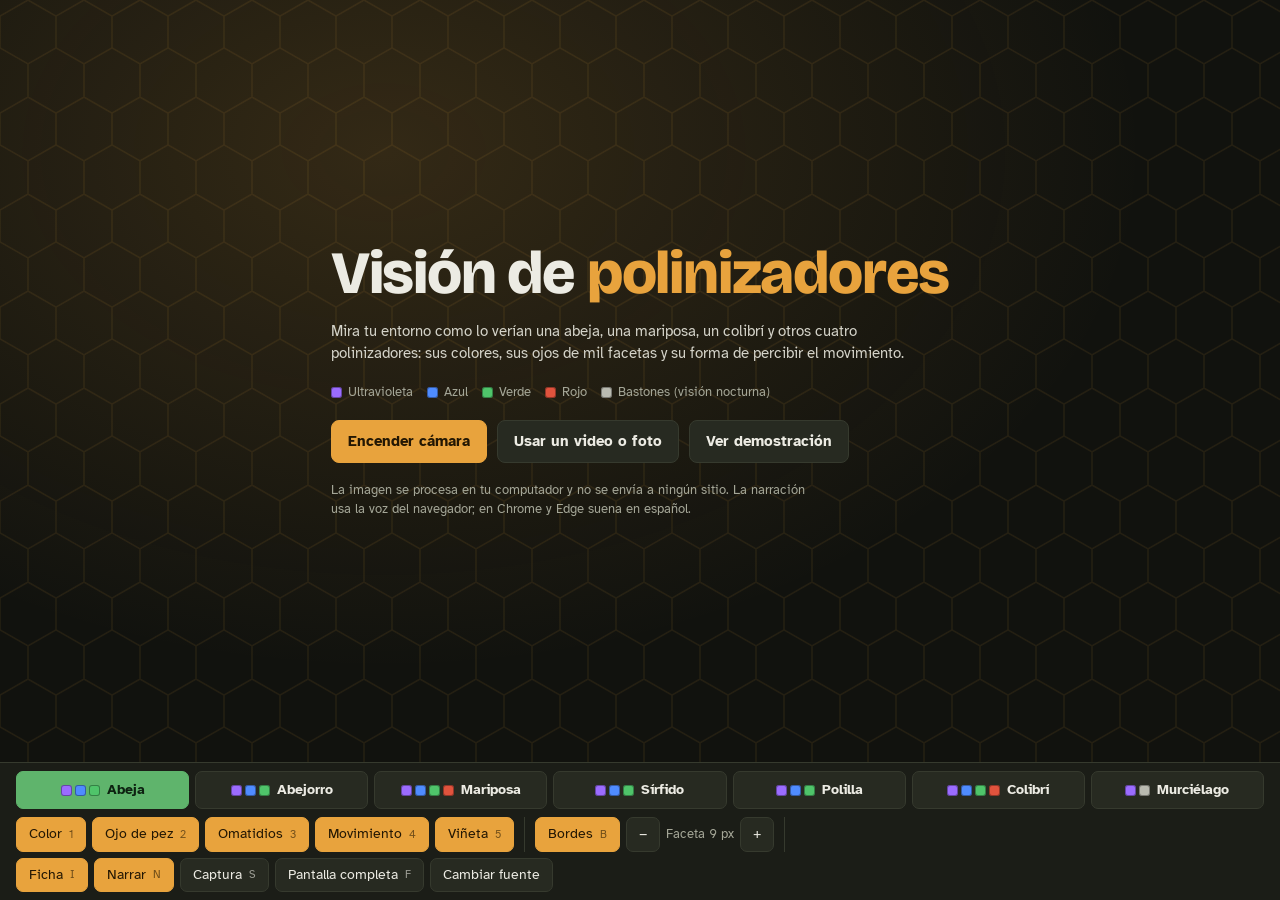
==== web/index.html @ e3474a49 "Visión de polinizadores: versión Python y versión web Co-Authored-By: Claude Opus 5.5 <noreply@anthr" ====
<!doctype html>
<html lang="es">
<head>
<meta charset="utf-8">
<meta name="viewport" content="width=device-width, initial-scale=1, viewport-fit=cover">
<title>Visión de Polinizadores</title>
<link rel="preconnect" href="https://fonts.googleapis.com">
<link rel="preconnect" href="https://fonts.gstatic.com" crossorigin>
<link rel="stylesheet" href="https://fonts.googleapis.com/css2?family=Bricolage+Grotesque:opsz,wght@12..96,600;12..96,800&family=Atkinson+Hyperlegible:wght@400;700&display=swap">
<style>
  /* Tema único oscuro a propósito: es un visor de video, como una sala oscura. */
  :root {
    color-scheme: dark;
    --bg: #11120e;
    --panel: #1b1d17;
    --raise: #272a21;
    --raise-hover: #32362a;
    --line: #363a2e;
    --text: #ecebe3;
    --muted: #a4a697;
    --amber: #e8a33d;      /* filtro activo */
    --amber-ink: #231703;
    --leaf: #5fb46c;       /* animal elegido */
    --leaf-ink: #0d2111;
    --focus: #f6d488;
    --uv: #9b6cff;
    --blue: #4f8cff;
    --green: #4fc46a;
    --red: #e0533d;
    --rod: #b9bab0;
    --display: "Bricolage Grotesque", "Segoe UI", system-ui, sans-serif;
    --body: "Atkinson Hyperlegible", "Segoe UI", system-ui, sans-serif;
  }
  * { box-sizing: border-box; }
  html, body { height: 100%; margin: 0; }
  body {
    background: var(--bg);
    color: var(--text);
    font: 15px/1.45 var(--body);
    display: flex;
    flex-direction: column;
    padding-top: env(safe-area-inset-top, 0px);
    padding-bottom: env(safe-area-inset-bottom, 0px);
    overflow: hidden;
  }
  [hidden] { display: none !important; }
  button { font: inherit; color: inherit; }
  :focus-visible { outline: 2px solid var(--focus); outline-offset: 2px; }

  /* ------------------------------------------------------------ escenario */
  .stage { position: relative; flex: 1; min-height: 55%; background: #000; overflow: hidden; }
  .pane {
    position: absolute;
    overflow: hidden;
    background: #000;
    transition: left .55s cubic-bezier(.2,.75,.2,1), top .55s cubic-bezier(.2,.75,.2,1),
                width .55s cubic-bezier(.2,.75,.2,1), height .55s cubic-bezier(.2,.75,.2,1),
                border-width .55s, border-radius .55s;
  }
  .pane-human  { left: 0;   top: 0; width: 50%; height: 100%; z-index: 2; border: 0 solid var(--text); }
  .pane-animal { left: 50%; top: 0; width: 50%; height: 100%; z-index: 1; }
  .stage.portrait .pane-human  { width: 100%; height: 50%; }
  .stage.portrait .pane-animal { left: 0; top: 50%; width: 100%; height: 50%; }

  /* Modo narración: el animal ocupa todo y la imagen real queda en un recuadro */
  .stage { --inset-w: clamp(150px, 22%, 340px); }
  .stage.portrait { --inset-w: clamp(120px, 38%, 260px); }
  .stage.big .pane-animal { left: 0; top: 0; width: 100%; height: 100%; }
  .stage.big .pane-human {
    left: calc(100% - 16px - var(--inset-w));
    top: 16px;
    width: var(--inset-w);
    height: calc(var(--inset-w) * .75);
    border-width: 3px;
    border-radius: 8px;
    box-shadow: 0 10px 30px rgba(0,0,0,.55);
  }

  .pane video, .pane img, .pane canvas {
    position: absolute; inset: 0; width: 100%; height: 100%; object-fit: cover; display: block;
  }
  .mirror { transform: scaleX(-1); }

  .tag, .hud, .ficha { position: absolute; text-shadow: 0 1px 3px rgba(0,0,0,.9); pointer-events: none; }
  .tag { left: 14px; top: 10px; font: 800 22px/1.2 var(--display); }
  .stage.big .tag { left: 8px; top: 4px; font-size: 15px; }
  .hud { left: 14px; top: 10px; right: 14px; display: grid; gap: 2px; }
  .hud .name { font: 800 clamp(22px, 3.2vw, 34px)/1.1 var(--display); letter-spacing: -.01em; }
  .hud .eye { display: flex; align-items: center; gap: 8px; font-size: 13px; color: #dcdbd2; }
  .hud .stats { font-size: 12px; color: #c9c9bf; font-variant-numeric: tabular-nums; }
  .hud .narr { font-size: 13px; font-weight: 700; color: #ffd98a; display: flex; align-items: center; gap: 6px; }
  .hud .narr::before {
    content: ""; width: 8px; height: 8px; border-radius: 50%; background: #ffd98a;
    animation: pulse 1s ease-in-out infinite;
  }
  @keyframes pulse { 50% { opacity: .25; } }
  .ficha {
    left: 0; right: 0; bottom: 0;
    padding: 28px 16px 12px;
    background: linear-gradient(transparent, rgba(0,0,0,.72) 40%);
    font-size: 14px;
  }
  .ficha p { margin: 0; max-width: 70ch; }

  .chips { display: inline-flex; gap: 3px; }
  .chip { width: 11px; height: 11px; border-radius: 3px; box-shadow: inset 0 0 0 1px rgba(0,0,0,.35); }
  .chip.uv { background: var(--uv); } .chip.b { background: var(--blue); }
  .chip.g { background: var(--green); } .chip.r { background: var(--red); } .chip.rod { background: var(--rod); }

  .toast {
    position: absolute; left: 50%; bottom: 18px; transform: translateX(-50%);
    background: var(--panel); border: 1px solid var(--line); border-radius: 8px;
    padding: 8px 14px; font-size: 14px; z-index: 5; box-shadow: 0 6px 20px rgba(0,0,0,.5);
  }

  /* ------------------------------------------------------------ portada */
  .intro {
    position: absolute; inset: 0; z-index: 10;
    display: grid; place-items: center;
    padding: 24px 16px;
    overflow-y: auto;
    background:
      radial-gradient(ellipse at 30% 20%, rgba(232,163,61,.16), transparent 60%),
      url("data:image/svg+xml,%3Csvg xmlns='http://www.w3.org/2000/svg' width='56' height='97' viewBox='0 0 56 97'%3E%3Cpath d='M28 0l28 16v32L28 64 0 48V16zM28 64v33' fill='none' stroke='%23e8a33d' stroke-opacity='.09' stroke-width='1.5'/%3E%3C/svg%3E"),
      var(--bg);
  }
  .intro-card { max-width: 620px; display: grid; gap: 18px; }
  .intro h1 {
    margin: 0; font: 800 clamp(34px, 6vw, 60px)/1 var(--display); letter-spacing: -.02em; text-wrap: balance;
  }
  .intro h1 span { color: var(--amber); }
  .intro p { margin: 0; color: #d4d3c9; max-width: 60ch; }
  .intro .actions { display: flex; flex-wrap: wrap; gap: 10px; }
  .intro .note { font-size: 13px; color: var(--muted); }
  .spectrum { display: flex; gap: 14px; flex-wrap: wrap; font-size: 13px; color: var(--muted); }
  .spectrum span { display: inline-flex; align-items: center; gap: 6px; }
  .error {
    border: 1px solid #7a3a33; background: #2a1512; color: #ffd0c8;
    padding: 10px 12px; border-radius: 8px; font-size: 14px;
  }

  .btn {
    border: 1px solid var(--line); background: var(--raise); border-radius: 8px;
    padding: 10px 16px; cursor: pointer; font-weight: 700;
  }
  .btn:hover { background: var(--raise-hover); }
  .btn.primary { background: var(--amber); color: var(--amber-ink); border-color: var(--amber); }
  .btn.primary:hover { background: #f1b457; }

  /* ------------------------------------------------------------ barra de controles */
  .bar {
    background: var(--panel); border-top: 1px solid var(--line);
    padding-block: 8px; padding-inline: 16px;
    display: grid; gap: 8px;
    max-height: 45%; overflow-y: auto;
  }
  .row { display: flex; flex-wrap: wrap; gap: 6px; }
  .row .group { display: flex; flex-wrap: wrap; gap: 6px; padding-right: 10px; margin-right: 4px; border-right: 1px solid var(--line); }
  .row .group:last-child { border-right: 0; padding-right: 0; margin-right: 0; }
  .ctl {
    border: 1px solid var(--line); background: var(--raise); border-radius: 7px;
    padding: 6px 12px; cursor: pointer; font-size: 14px; white-space: nowrap;
    display: inline-flex; align-items: center; gap: 7px;
  }
  .ctl:hover { background: var(--raise-hover); }
  .ctl[aria-pressed="true"] { background: var(--amber); color: var(--amber-ink); border-color: var(--amber); }
  .animal { flex: 1 1 110px; justify-content: center; font-weight: 700; padding-block: 8px; }
  .animal[aria-pressed="true"] { background: var(--leaf); color: var(--leaf-ink); border-color: var(--leaf); }
  .readout { font-size: 13px; color: var(--muted); align-self: center; font-variant-numeric: tabular-nums; min-width: 7ch; text-align: center; }
  .key { font-size: 11px; opacity: .6; font-weight: 400; }

  @media (max-width: 700px) {
    .row .group { border-right: 0; padding-right: 0; margin-right: 0; }
    .key { display: none; }
    .ctl { padding: 6px 9px; font-size: 13px; }
  }
  @media (prefers-reduced-motion: reduce) {
    .pane { transition: none; }
    .hud .narr::before { animation: none; }
  }
</style>
</head>
<body>

<main class="stage" id="stage">
  <section class="pane pane-human" id="paneHuman" aria-label="Imagen real">
    <video id="humanVideo" autoplay muted playsinline></video>
    <img id="humanImg" alt="Imagen elegida" hidden>
    <div class="tag">Humano</div>
  </section>

  <section class="pane pane-animal" id="paneAnimal" aria-label="Simulación de la visión del animal">
    <canvas id="gl"></canvas>
    <div class="hud">
      <div class="name" id="hudName">Abeja</div>
      <div class="eye"><span id="hudEye">Ojo compuesto</span><span class="chips" id="hudChips"></span></div>
      <div class="stats" id="hudStats"></div>
      <div class="narr" id="hudNarr" hidden>Narrando…</div>
    </div>
    <div class="ficha" id="ficha"><p id="ficha1"></p><p id="ficha2"></p></div>
  </section>

  <div class="toast" id="toast" role="status" hidden></div>

  <div class="intro" id="intro">
    <div class="intro-card">
      <h1>Visión de <span>polinizadores</span></h1>
      <p>Mira tu entorno como lo verían una abeja, una mariposa, un colibrí y otros cuatro polinizadores:
        sus colores, sus ojos de mil facetas y su forma de percibir el movimiento.</p>
      <div class="spectrum" aria-label="Tipos de fotorreceptores">
        <span><i class="chip uv"></i>Ultravioleta</span>
        <span><i class="chip b"></i>Azul</span>
        <span><i class="chip g"></i>Verde</span>
        <span><i class="chip r"></i>Rojo</span>
        <span><i class="chip rod"></i>Bastones (visión nocturna)</span>
      </div>
      <div class="actions">
        <button class="btn primary" id="btnCamera">Encender cámara</button>
        <button class="btn" id="btnFile">Usar un video o foto</button>
        <button class="btn" id="btnDemo">Ver demostración</button>
        <button class="btn" id="btnBack" hidden>Volver</button>
      </div>
      <div class="error" id="introError" role="alert" hidden></div>
      <p class="note">La imagen se procesa en tu computador y no se envía a ningún sitio.
        La narración usa la voz del navegador; en Chrome y Edge suena en español.</p>
      <input type="file" id="fileInput" accept="video/*,image/*" hidden>
    </div>
  </div>
</main>

<nav class="bar" aria-label="Controles">
  <div class="row" id="rowAnimals" role="group" aria-label="Animal"></div>
  <div class="row">
    <div class="group" role="group" aria-label="Filtros" id="groupFilters"></div>
    <div class="group" role="group" aria-label="Facetas">
      <button class="ctl" id="btnBorders" aria-pressed="true">Bordes <span class="key">B</span></button>
      <button class="ctl" id="btnLess" aria-label="Facetas más pequeñas">−</button>
      <span class="readout" id="facetReadout">9 px</span>
      <button class="ctl" id="btnMore" aria-label="Facetas más grandes">+</button>
    </div>
    <div class="group" role="group" aria-label="Opciones">
      <button class="ctl" id="btnInfo" aria-pressed="true">Ficha <span class="key">I</span></button>
      <button class="ctl" id="btnVoice" aria-pressed="true">Narrar <span class="key">N</span></button>
      <button class="ctl" id="btnShot">Captura <span class="key">S</span></button>
      <button class="ctl" id="btnFull">Pantalla completa <span class="key">F</span></button>
      <button class="ctl" id="btnSource">Cambiar fuente</button>
    </div>
  </div>
</nav>

<script>
"use strict";

/* ================================================================ perfiles
   La cámara solo capta rojo, verde y azul. El UV se estima: las zonas azuladas,
   blancas y el cielo reflejan mucho UV; las rojas y oscuras, poco.
   Vectores en orden (r, g, b). Cada matriz = filas de salida [R, G, B]. */
const R = [1, 0, 0], G = [0, 1, 0], B = [0, 0, 1], UV = [-0.255, 0.09, 1.315];
const lin = (...terms) => terms.reduce((acc, [k, v]) => acc.map((x, i) => x + k * v[i]), [0, 0, 0]);
const GRAY = lin([0.4, UV], [0.3, B], [0.3, G]);

const ANIMALS = [
  {
    name: "Abeja", eye: "Ojo compuesto", receptors: ["uv", "b", "g"],
    info: ["Ve UV, azul y verde; el rojo le parece negro.",
           "~5.500 omatidios por ojo · ~200 imágenes por segundo."],
    narration: "Abeja melífera. Sus ojos compuestos tienen unas cinco mil quinientas facetas, llamadas omatidios, y cada una capta un solo punto de color, por eso ve el mundo como un mosaico. Ve el ultravioleta, el azul y el verde, pero no el rojo: para ella, el rojo es casi negro. Muchas flores tienen dibujos ultravioleta, invisibles para nosotros, que le señalan dónde está el néctar. Además percibe unas doscientas imágenes por segundo, así que nota el movimiento mucho más rápido que nosotros.",
    matrix: [lin([0.9, G], [0.1, R]), lin([1.1, B]), UV],
    compound: true, hex: 9, fisheye: 0.45, blur: 2.5, decay: 0.85, thresh: 18, night: 1, motion: true,
  },
  {
    name: "Abejorro", eye: "Ojo compuesto", receptors: ["uv", "b", "g"],
    info: ["Ve UV, azul y verde, como la abeja; ojos más grandes.",
           "Algo más nítido y activo con menos luz (días nublados)."],
    narration: "Abejorro. Ve los colores como la abeja: ultravioleta, azul y verde, sin el rojo. Sus ojos son más grandes y tienen más facetas, así que ve con algo más de detalle. Es de los pocos polinizadores que salen con frío, niebla o cielo nublado, y su vista funciona bien con poca luz. Puede aprender a reconocer las flores por su forma y por patrones que nosotros no vemos.",
    matrix: [lin([0.95, G], [0.1, R]), lin([1.05, B], [0.05, G]), lin([0.9, UV], [0.1, B])],
    compound: true, hex: 7, fisheye: 0.4, blur: 2.0, decay: 0.83, thresh: 18, night: 1.3, motion: true,
  },
  {
    name: "Mariposa", eye: "Ojo compuesto", receptors: ["uv", "b", "g", "r"],
    info: ["Hasta 6 tipos de fotorreceptores: ve UV y también el rojo.",
           "~12.000 omatidios · colores muy saturados, flores con “guías” UV."],
    narration: "Mariposa. Tiene alrededor de doce mil omatidios en cada ojo. Algunas especies, como la mariposa cola de golondrina, tienen seis tipos de fotorreceptores, el doble que nosotros: ven el ultravioleta y también el rojo. Por eso su mundo tiene colores muy intensos, y distingue matices que para nosotros son idénticos. Muchas mariposas tienen dibujos ultravioleta en las alas, que usan para reconocer a su pareja.",
    matrix: [lin([1.25, R], [-0.2, G]), lin([1.15, G], [-0.1, R], [0.05, B]), lin([0.5, B], [0.55, UV])],
    compound: true, hex: 6, fisheye: 0.5, blur: 1.8, decay: 0.8, thresh: 20, night: 1, motion: true,
  },
  {
    name: "Sírfido", eye: "Ojo compuesto", receptors: ["uv", "b", "g"],
    info: ["Mosca de las flores: ve UV, azul y verde.",
           "Visión de movimiento ultrarrápida (~300 imágenes por segundo)."],
    narration: "Sírfido, la mosca de las flores. Imita a las abejas con sus rayas amarillas y negras, pero es una mosca. Ve ultravioleta, azul y verde, y sus enormes ojos cubren casi todo lo que la rodea. Su visión del movimiento es de las más rápidas del reino animal: capta unas trescientas imágenes por segundo. Eso le permite quedarse suspendida en el aire y perseguir a otros insectos con gran precisión.",
    matrix: [lin([0.85, G], [0.15, R]), lin([1.05, B], [0.05, G]), UV],
    compound: true, hex: 7, fisheye: 0.55, blur: 2.2, decay: 0.92, thresh: 10, night: 1, motion: true,
  },
  {
    name: "Polilla", eye: "Ojo compuesto de superposición", receptors: ["uv", "b", "g"],
    info: ["Polilla esfinge: ve en color de noche (UV, azul y verde).",
           "Ojos de superposición: capta mucha luz pero ve borroso."],
    narration: "Polilla esfinge. Vuela de noche y, a diferencia de nosotros, ve en color incluso a la luz de las estrellas. Sus ojos de superposición reúnen la luz de muchas facetas en cada punto de la imagen: así ve muy brillante, pero borroso y con grano. Ve ultravioleta, azul y verde, y busca sobre todo flores blancas o pálidas, que destacan en la oscuridad.",
    matrix: [lin([0.9, G], [0.1, R]), lin([1.1, B]), UV],
    compound: true, hex: 12, fisheye: 0.45, blur: 4.5, decay: 0.9, thresh: 14, night: 2.4, motion: true,
  },
  {
    name: "Colibrí", eye: "Ojo tipo cámara", receptors: ["uv", "b", "g", "r"],
    info: ["Ojo tipo cámara, muy nítido. Ve rojo, verde, azul y UV:",
           "distingue colores “UV+verde” que nosotros no podemos ver."],
    narration: "Colibrí. Sus ojos son de tipo cámara, como los nuestros, sin facetas, y muy nítidos. Pero tiene cuatro tipos de conos: rojo, verde, azul y ultravioleta. Gracias a eso percibe colores que para nosotros no existen, como el ultravioleta mezclado con verde o con rojo. Le atraen especialmente las flores rojas y tubulares, y su vista le ayuda a calcular distancias mientras flota frente a ellas.",
    matrix: [lin([1, R], [0.25, UV]), lin([1, G], [0.1, UV]), lin([1, B], [0.35, UV])],
    compound: false, hex: 9, fisheye: 0.15, blur: 0, decay: 0.6, thresh: 25, night: 1, motion: false,
  },
  {
    name: "Murciélago", eye: "Ojo tipo cámara, nocturno", receptors: ["uv", "rod"],
    info: ["Murciélago nectarívoro: visión nocturna casi en blanco y negro,",
           "sensible al UV. Se guía sobre todo por ecolocalización y olfato."],
    narration: "Murciélago nectarívoro. Es un polinizador nocturno muy importante, por ejemplo del agave. Su vista está adaptada a la oscuridad: ve casi en blanco y negro y con poca nitidez, pero es sensible al ultravioleta, lo que le ayuda a encontrar flores que lo reflejan. Para orientarse usa sobre todo la ecolocalización y su excelente olfato.",
    matrix: [lin([0.8, GRAY]), GRAY, lin([1.1, GRAY])],
    compound: false, hex: 9, fisheye: 0.1, blur: 3.0, decay: 0.7, thresh: 22, night: 2.8, motion: false,
  },
];

const FILTERS = [
  { label: "Color", key: "1" },
  { label: "Ojo de pez", key: "2" },
  { label: "Omatidios", key: "3" },
  { label: "Movimiento", key: "4" },
  { label: "Viñeta", key: "5" },
];

/* ================================================================ estado */
const state = {
  animal: 0,
  flags: [true, true, true, true, true],
  borders: true,
  info: true,
  voice: "speechSynthesis" in window,
  hex: 9,
};

const $ = (id) => document.getElementById(id);
const stage = $("stage"), glCanvas = $("gl");
const humanVideo = $("humanVideo"), humanImg = $("humanImg");

/* ================================================================ WebGL */
const gl = glCanvas.getContext("webgl2", { antialias: false, alpha: false });

const VERT = `#version 300 es
void main() {
  vec2 p = vec2[3](vec2(-1., -1.), vec2(3., -1.), vec2(-1., 3.))[gl_VertexID];
  gl_Position = vec4(p, 0., 1.);
}`;

// Paso 1: estelas de movimiento. R = estela acumulada, G = luminancia del cuadro anterior.
const TRAIL_FRAG = `#version 300 es
precision highp float;
uniform sampler2D uVideo, uPrev;
uniform vec2 uSize;
uniform float uDecay, uThresh, uInit;
out vec4 o;
float lum(vec3 c) { return dot(c, vec3(.299, .587, .114)); }
void main() {
  vec2 uv = gl_FragCoord.xy / uSize, px = 1. / uSize;
  float cur = lum(textureLod(uVideo, uv, 2.).rgb);
  float m = 0.;
  for (int y = -1; y <= 1; y++) for (int x = -1; x <= 1; x++) {
    vec2 q = uv + vec2(x, y) * px;
    float a = lum(textureLod(uVideo, q, 2.).rgb);
    float b = texture(uPrev, q).g;
    m = max(m, step(uThresh, abs(a - b)));
  }
  float t = max(texture(uPrev, uv).r * uDecay, m * uInit);
  o = vec4(t, cur, 0., 1.);
}`;

// Paso 2: la visión del animal.
const MAIN_FRAG = `#version 300 es
precision highp float;
uniform sampler2D uVideo, uTrail;
uniform vec2 uRes;
uniform float uVideoAspect, uMirror;
uniform float uColor, uFish, uHex, uMotion, uVig, uBorders;
uniform float uFishK, uFacet, uLod, uNight, uTime;
uniform vec3 uM0, uM1, uM2;
out vec4 o;

float hash(vec2 p) { return fract(sin(dot(mod(p, 1024.), vec2(12.9898, 78.233))) * 43758.5453); }

// Coordenadas del panel (0..1, y hacia abajo) -> coordenadas del video, recortando
// como "object-fit: cover" para que coincida con la imagen real.
vec2 paneToVideo(vec2 uv) {
  float pa = uRes.x / uRes.y;
  vec2 v = uv;
  if (pa > uVideoAspect) v.y = .5 + (uv.y - .5) * (uVideoAspect / pa);
  else                   v.x = .5 + (uv.x - .5) * (pa / uVideoAspect);
  if (uMirror > .5) v.x = 1. - v.x;
  return v;
}

vec3 sampleBlur(vec2 v) {
  vec3 c = textureLod(uVideo, v, uLod).rgb;
  if (uLod > .5) {
    vec2 t = exp2(uLod) * .75 / vec2(textureSize(uVideo, 0));
    c = (c * 2. + textureLod(uVideo, v + vec2(t.x, 0.), uLod).rgb + textureLod(uVideo, v - vec2(t.x, 0.), uLod).rgb
                + textureLod(uVideo, v + vec2(0., t.y), uLod).rgb + textureLod(uVideo, v - vec2(0., t.y), uLod).rgb) / 6.;
  }
  return c;
}

void main() {
  vec2 p = vec2(gl_FragCoord.x, uRes.y - gl_FragCoord.y);  // píxel, y hacia abajo
  vec2 sp = p;
  float d = 0.;

  if (uHex > .5) {
    // Cuadrícula hexagonal (coordenadas cúbicas): cada omatidio toma un solo color.
    float s = uFacet;
    vec3 cube = vec3((sqrt(3.) / 3. * p.x - p.y / 3.) / s, (2. / 3. * p.y) / s, 0.);
    cube.z = -cube.x - cube.y;
    vec3 rc = round(cube), df = abs(rc - cube);
    if (df.x > df.y && df.x > df.z) rc.x = -rc.y - rc.z;
    else if (df.y > df.z)           rc.y = -rc.x - rc.z;
    else                            rc.z = -rc.x - rc.y;
    vec3 dd = abs(cube - rc);
    d = max(dd.x, max(dd.y, dd.z)) * 2.;
    sp = clamp(s * vec2(sqrt(3.) * (rc.x + rc.y * .5), 1.5 * rc.y), vec2(0.), uRes - 1.);
  }

  vec2 uv = sp / uRes;
  if (uFish > .5) {
    // Ojo de pez: el centro se amplía, los bordes se comprimen.
    vec2 n = uv * 2. - 1.;
    float r = min(length(n), 1.5);
    uv = n * ((1. - uFishK) + uFishK * r * r) * .5 + .5;
  }
  if (any(lessThan(uv, vec2(0.))) || any(greaterThan(uv, vec2(1.)))) { o = vec4(0., 0., 0., 1.); return; }
  vec2 v = paneToVideo(uv);
  vec3 c = sampleBlur(v);

  if (uColor > .5) {
    c = clamp(vec3(dot(uM0, c), dot(uM1, c), dot(uM2, c)), 0., 1.);
    if (uNight > 1.) {
      c = min(pow(c, vec3(1. / uNight)) * 1.05, 1.);
      c += (hash(sp + uTime * 61.7) - .5) * .0543 * uNight;
    }
  }
  if (uMotion > .5) c = mix(c, vec3(1., .902, .157), .6 * texture(uTrail, v).r);
  if (uHex > .5) {
    float shade = clamp(1.08 - .25 * d * d, 0., 2.);
    if (uBorders > .5 && d > 1. - 1.6 / uFacet) shade *= .25;
    c *= shade;
  }
  if (uVig > .5) {
    vec2 n = p / uRes * 2. - 1.;
    c *= clamp(1.25 - .65 * dot(n, n), 0., 1.);
  }
  o = vec4(clamp(c, 0., 1.), 1.);
}`;

function makeProgram(fragSrc) {
  const prog = gl.createProgram();
  for (const [type, src] of [[gl.VERTEX_SHADER, VERT], [gl.FRAGMENT_SHADER, fragSrc]]) {
    const sh = gl.createShader(type);
    gl.shaderSource(sh, src);
    gl.compileShader(sh);
    if (!gl.getShaderParameter(sh, gl.COMPILE_STATUS)) throw new Error(gl.getShaderInfoLog(sh));
    gl.attachShader(prog, sh);
  }
  gl.linkProgram(prog);
  if (!gl.getProgramParameter(prog, gl.LINK_STATUS)) throw new Error(gl.getProgramInfoLog(prog));
  const locs = {};
  prog.u = (name) => (name in locs ? locs[name] : (locs[name] = gl.getUniformLocation(prog, name)));
  return prog;
}

function makeTexture(w, h, mip) {
  const t = gl.createTexture();
  gl.bindTexture(gl.TEXTURE_2D, t);
  gl.texParameteri(gl.TEXTURE_2D, gl.TEXTURE_MIN_FILTER, mip ? gl.LINEAR_MIPMAP_LINEAR : gl.LINEAR);
  gl.texParameteri(gl.TEXTURE_2D, gl.TEXTURE_MAG_FILTER, gl.LINEAR);
  gl.texParameteri(gl.TEXTURE_2D, gl.TEXTURE_WRAP_S, gl.CLAMP_TO_EDGE);
  gl.texParameteri(gl.TEXTURE_2D, gl.TEXTURE_WRAP_T, gl.CLAMP_TO_EDGE);
  if (w) gl.texImage2D(gl.TEXTURE_2D, 0, gl.RGBA, w, h, 0, gl.RGBA, gl.UNSIGNED_BYTE, null);
  return t;
}

const TRAIL_W = 320, TRAIL_H = 240;
let mainProg, trailProg, videoTex, trails, fbos, vao;
let trailRead = 0;

function initGL() {
  mainProg = makeProgram(MAIN_FRAG);
  trailProg = makeProgram(TRAIL_FRAG);
  vao = gl.createVertexArray();
  videoTex = makeTexture(0, 0, true);
  trails = [makeTexture(TRAIL_W, TRAIL_H, false), makeTexture(TRAIL_W, TRAIL_H, false)];
  fbos = trails.map((t) => {
    const f = gl.createFramebuffer();
    gl.bindFramebuffer(gl.FRAMEBUFFER, f);
    gl.framebufferTexture2D(gl.FRAMEBUFFER, gl.COLOR_ATTACHMENT0, gl.TEXTURE_2D, t, 0);
    gl.clearColor(0, 0, 0, 1);
    gl.clear(gl.COLOR_BUFFER_BIT);
    return f;
  });
  gl.bindFramebuffer(gl.FRAMEBUFFER, null);
}

/* ================================================================ fuente de imagen */
let source = null;        // { el, kind: "camera" | "file" | "demo", isImage }
let stream = null, demoTimer = null;
let newFrame = false, framesSinceSource = 0, lastVideoTime = -1;

function stopSource() {
  if (stream) stream.getTracks().forEach((t) => t.stop());
  stream = null;
  if (demoTimer) cancelAnimationFrame(demoTimer);
  demoTimer = null;
  humanVideo.pause();
  humanVideo.srcObject = null;
  humanVideo.removeAttribute("src");
  source = null;
}

function watchFrames(video) {
  if ("requestVideoFrameCallback" in HTMLVideoElement.prototype) {
    const cb = () => { newFrame = true; if (source && source.el === video) video.requestVideoFrameCallback(cb); };
    video.requestVideoFrameCallback(cb);
  }
}

function useVideo(kind) {
  humanImg.hidden = true;
  humanVideo.hidden = false;
  humanVideo.classList.toggle("mirror", kind === "camera");
  source = { el: humanVideo, kind, isImage: false };
  framesSinceSource = 0;
  lastVideoTime = -1;
  watchFrames(humanVideo);
  return humanVideo.play().catch(() => {});
}

async function startCamera() {
  showIntroError("");
  if (!navigator.mediaDevices || !navigator.mediaDevices.getUserMedia) {
    showIntroError("Este navegador no permite usar la cámara en esta página. Abre el archivo index.html directamente con Chrome, Edge o Firefox, o desde una dirección https.");
    return;
  }
  try {
    const s = await navigator.mediaDevices.getUserMedia({
      video: { width: { ideal: 1280 }, height: { ideal: 720 } }, audio: false,
    });
    stopSource();
    stream = s;
    humanVideo.srcObject = s;
    await useVideo("camera");
    begin();
  } catch (err) {
    if (err.name === "NotAllowedError") {
      showIntroError("No se dio permiso para usar la cámara. Haz clic en el icono de la cámara en la barra de direcciones, elige “Permitir” y vuelve a intentarlo.");
    } else if (err.name === "NotFoundError" || err.name === "OverconstrainedError") {
      showIntroError("No se encontró ninguna cámara. Puedes usar un video o una foto, o ver la demostración.");
    } else if (err.name === "NotReadableError") {
      showIntroError("La cámara está ocupada por otra aplicación (por ejemplo, la versión de Python o una videollamada). Ciérrala y vuelve a intentarlo.");
    } else {
      showIntroError("No se pudo abrir la cámara: " + err.message);
    }
  }
}

function startFile(file) {
  if (!file) return;
  stopSource();
  const url = URL.createObjectURL(file);
  if (file.type.startsWith("image/")) {
    humanVideo.hidden = true;
    humanImg.hidden = false;
    humanImg.onload = () => {
      source = { el: humanImg, kind: "file", isImage: true };
      framesSinceSource = 0;
      newFrame = true;
      begin();
    };
    humanImg.src = url;
  } else {
    humanVideo.src = url;
    humanVideo.loop = true;
    useVideo("file").then(begin);
  }
}

// Escena de demostración: prado con flores de colores y una abeja que vuela.
function startDemo() {
  stopSource();
  const c = document.createElement("canvas");
  c.width = 960; c.height = 540;
  const ctx = c.getContext("2d");
  const flowers = [
    [150, 330, "#e02b2b", 46], [330, 300, "#f5d20a", 40], [520, 345, "#fafafa", 50],
    [700, 305, "#7a4bd6", 42], [850, 350, "#2f6fe0", 38], [250, 430, "#ff7a1a", 44],
    [610, 440, "#e84f9b", 46], [800, 455, "#f5d20a", 36],
  ];
  const draw = (ms) => {
    const t = ms / 1000;
    const sky = ctx.createLinearGradient(0, 0, 0, 270);
    sky.addColorStop(0, "#79b8ff"); sky.addColorStop(1, "#dcefff");
    ctx.fillStyle = sky; ctx.fillRect(0, 0, 960, 270);
    ctx.fillStyle = "#fff6c4"; ctx.beginPath(); ctx.arc(820, 80, 42, 0, 7); ctx.fill();
    ctx.fillStyle = "#4a9a3f"; ctx.fillRect(0, 260, 960, 280);
    ctx.fillStyle = "#3c8434"; ctx.fillRect(0, 380, 960, 160);
    for (const [x, y, color, r] of flowers) {
      const sway = Math.sin(t * 1.3 + x) * 6;
      ctx.strokeStyle = "#2d6b2a"; ctx.lineWidth = 6;
      ctx.beginPath(); ctx.moveTo(x, 540); ctx.quadraticCurveTo(x, y + 80, x + sway, y); ctx.stroke();
      ctx.fillStyle = color;
      for (let i = 0; i < 6; i++) {
        const a = i * Math.PI / 3 + t * 0.2;
        ctx.beginPath();
        ctx.ellipse(x + sway + Math.cos(a) * r * .55, y + Math.sin(a) * r * .55, r * .5, r * .28, a, 0, 7);
        ctx.fill();
      }
      ctx.fillStyle = color === "#f5d20a" ? "#8a4b12" : "#ffc21a";
      ctx.beginPath(); ctx.arc(x + sway, y, r * .28, 0, 7); ctx.fill();
    }
    // abeja en ocho
    const bx = 480 + Math.sin(t * 1.1) * 330, by = 190 + Math.sin(t * 2.2) * 80;
    ctx.fillStyle = "rgba(255,255,255,.7)";
    ctx.beginPath(); ctx.ellipse(bx - 6, by - 16, 12, 8, -.5, 0, 7); ctx.ellipse(bx + 8, by - 16, 12, 8, .5, 0, 7); ctx.fill();
    ctx.fillStyle = "#f2b705"; ctx.beginPath(); ctx.ellipse(bx, by, 22, 14, 0, 0, 7); ctx.fill();
    ctx.fillStyle = "#1a1a1a";
    for (const dx of [-8, 2, 12]) ctx.fillRect(bx + dx, by - 13, 5, 26);
    demoTimer = requestAnimationFrame(draw);
  };
  draw(performance.now());
  humanVideo.srcObject = c.captureStream(30);
  useVideo("demo").then(begin);
}

/* ================================================================ narración */
let voice = null, narrating = false, narrStart = 0;

function pickVoice() {
  const voices = speechSynthesis.getVoices().filter((v) => v.lang.toLowerCase().startsWith("es"));
  const score = (v) => (/natural|online|neural/i.test(v.name) ? 2 : 0) + (/es-(mx|us|419)/i.test(v.lang) ? 1 : 0);
  voice = voices.sort((a, b) => score(b) - score(a))[0] || null;
}
if ("speechSynthesis" in window) {
  pickVoice();
  speechSynthesis.addEventListener?.("voiceschanged", pickVoice);
}

function speak(text) {
  stopSpeech();
  if (!state.voice || !("speechSynthesis" in window)) return;
  // Frase por frase: algunos navegadores cortan los textos largos.
  for (const sentence of text.match(/[^.!?]+[.!?]+/g) || [text]) {
    const u = new SpeechSynthesisUtterance(sentence.trim());
    u.lang = voice ? voice.lang : "es-ES";
    if (voice) u.voice = voice;
    speechSynthesis.speak(u);
  }
  narrating = true;
  narrStart = performance.now();
  setBig(true);
}

function stopSpeech() {
  if ("speechSynthesis" in window) speechSynthesis.cancel();
  narrating = false;
  setBig(false);
}

function setBig(on) {
  stage.classList.toggle("big", on);
  $("hudNarr").hidden = !on;
}

/* ================================================================ interfaz */
const animalButtons = ANIMALS.map((a, i) => {
  const b = document.createElement("button");
  b.className = "ctl animal";
  b.innerHTML = `<span class="chips">${a.receptors.map((r) => `<i class="chip ${r}"></i>`).join("")}</span>${a.name}`;
  b.title = `${a.eye} · ${a.info[0]}`;
  b.addEventListener("click", () => selectAnimal(i));
  $("rowAnimals").append(b);
  return b;
});

const filterButtons = FILTERS.map((f, i) => {
  const b = document.createElement("button");
  b.className = "ctl";
  b.innerHTML = `${f.label} <span class="key">${f.key}</span>`;
  b.addEventListener("click", () => { state.flags[i] = !state.flags[i]; syncUI(); });
  $("groupFilters").append(b);
  return b;
});

function selectAnimal(i) {
  const a = ANIMALS[i];
  state.animal = i;
  state.flags = [true, a.fisheye > 0, a.compound, a.motion, true];
  state.hex = a.hex;
  syncUI();
  if (state.voice) speak(a.narration);
}

function syncUI() {
  const a = ANIMALS[state.animal];
  animalButtons.forEach((b, i) => b.setAttribute("aria-pressed", i === state.animal));
  filterButtons.forEach((b, i) => b.setAttribute("aria-pressed", state.flags[i]));
  $("btnBorders").setAttribute("aria-pressed", state.borders);
  $("btnInfo").setAttribute("aria-pressed", state.info);
  $("btnVoice").setAttribute("aria-pressed", state.voice);
  $("facetReadout").textContent = `Faceta ${state.hex} px`;
  $("hudName").textContent = a.name;
  $("hudEye").textContent = a.eye;
  $("hudChips").innerHTML = a.receptors.map((r) => `<i class="chip ${r}"></i>`).join("");
  $("ficha1").textContent = a.info[0];
  $("ficha2").textContent = a.info[1];
  $("ficha").hidden = !state.info;
}

function changeFacet(step) {
  state.hex = Math.min(40, Math.max(3, state.hex + step));
  syncUI();
}

function toggleVoice() {
  state.voice = !state.voice;
  syncUI();
  if (state.voice) speak(ANIMALS[state.animal].narration);
  else stopSpeech();
}

let toastTimer = 0;
function toast(msg) {
  const t = $("toast");
  t.textContent = msg;
  t.hidden = false;
  clearTimeout(toastTimer);
  toastTimer = setTimeout(() => (t.hidden = true), 2600);
}

function toggleFullscreen() {
  const req = document.documentElement.requestFullscreen;
  if (!document.fullscreenElement && req) req.call(document.documentElement).catch(() => {});
  else if (document.exitFullscreen) document.exitFullscreen().catch(() => {});
}

function showIntroError(msg) {
  $("introError").textContent = msg;
  $("introError").hidden = !msg;
}

function showIntro() {
  stopSpeech();
  $("btnBack").hidden = !source;
  $("intro").hidden = false;
}

function begin() {
  $("intro").hidden = true;
  showIntroError("");
  if (!voice && state.voice && "speechSynthesis" in window) {
    pickVoice();
    if (!voice) toast("Este navegador no tiene voz en español; se usará la voz predeterminada.");
  }
  selectAnimal(state.animal);
}

$("btnCamera").addEventListener("click", startCamera);
$("btnFile").addEventListener("click", () => $("fileInput").click());
$("fileInput").addEventListener("change", (e) => { startFile(e.target.files[0]); e.target.value = ""; });
$("btnDemo").addEventListener("click", startDemo);
$("btnBack").addEventListener("click", () => ($("intro").hidden = true));
$("btnBorders").addEventListener("click", () => { state.borders = !state.borders; syncUI(); });
$("btnLess").addEventListener("click", () => changeFacet(-1));
$("btnMore").addEventListener("click", () => changeFacet(1));
$("btnInfo").addEventListener("click", () => { state.info = !state.info; syncUI(); });
$("btnVoice").addEventListener("click", toggleVoice);
$("btnShot").addEventListener("click", () => (captureRequested = true));
$("btnFull").addEventListener("click", toggleFullscreen);
$("btnSource").addEventListener("click", showIntro);

document.addEventListener("keydown", (e) => {
  if (e.ctrlKey || e.metaKey || e.altKey || !$("intro").hidden) return;
  const k = e.key.toLowerCase();
  if (k >= "1" && k <= "5") { state.flags[+k - 1] = !state.flags[+k - 1]; syncUI(); }
  else if (k === "b") { state.borders = !state.borders; syncUI(); }
  else if (k === "+" || k === "=") changeFacet(1);
  else if (k === "-") changeFacet(-1);
  else if (k === "i") { state.info = !state.info; syncUI(); }
  else if (k === "n") toggleVoice();
  else if (k === "a" || k === "arrowright") selectAnimal((state.animal + 1) % ANIMALS.length);
  else if (k === "arrowleft") selectAnimal((state.animal + ANIMALS.length - 1) % ANIMALS.length);
  else if (k === "s") captureRequested = true;
  else if (k === "f") toggleFullscreen();
  else return;
  e.preventDefault();
});

new ResizeObserver(() => {
  stage.classList.toggle("portrait", stage.clientHeight > stage.clientWidth * 1.1);
}).observe(stage);

/* ================================================================ captura */
let captureRequested = false;

function mediaSize(el) {
  return el.tagName === "VIDEO" ? [el.videoWidth, el.videoHeight] : [el.naturalWidth, el.naturalHeight];
}

function capture() {
  const sr = stage.getBoundingClientRect();
  const dpr = Math.min(window.devicePixelRatio || 1, 2);
  const c = document.createElement("canvas");
  c.width = Math.round(sr.width * dpr);
  c.height = Math.round(sr.height * dpr);
  const ctx = c.getContext("2d");
  ctx.scale(dpr, dpr);
  ctx.fillStyle = "#000";
  ctx.fillRect(0, 0, sr.width, sr.height);

  const rect = (el) => { const r = el.getBoundingClientRect(); return [r.left - sr.left, r.top - sr.top, r.width, r.height]; };
  const label = (text, x, y, size) => {
    ctx.font = `800 ${size}px ${getComputedStyle(document.body).getPropertyValue("--display")}`;
    ctx.fillStyle = "#fff"; ctx.shadowColor = "rgba(0,0,0,.9)"; ctx.shadowBlur = 4;
    ctx.fillText(text, x, y);
    ctx.shadowBlur = 0;
  };

  const [ax, ay, aw, ah] = rect($("paneAnimal"));
  ctx.drawImage(glCanvas, ax, ay, aw, ah);
  label(ANIMALS[state.animal].name, ax + 14, ay + 34, 28);

  const [hx, hy, hw, hh] = rect($("paneHuman"));
  const el = source.el, [sw, sh] = mediaSize(el);
  const scale = Math.max(hw / sw, hh / sh), cw = hw / scale, ch = hh / scale;
  ctx.save();
  if (source.kind === "camera") { ctx.translate(hx + hw, hy); ctx.scale(-1, 1); } else ctx.translate(hx, hy);
  ctx.drawImage(el, (sw - cw) / 2, (sh - ch) / 2, cw, ch, 0, 0, hw, hh);
  ctx.restore();
  if (stage.classList.contains("big")) {
    ctx.strokeStyle = "#ecebe3"; ctx.lineWidth = 3; ctx.strokeRect(hx, hy, hw, hh);
  }
  label("Humano", hx + 10, hy + 26, stage.classList.contains("big") ? 15 : 22);

  const stamp = new Date().toISOString().slice(0, 19).replace(/[-:]/g, "").replace("T", "_");
  const name = `${ANIMALS[state.animal].name.toLowerCase()}_${stamp}.png`;
  c.toBlob((blob) => {
    const a = document.createElement("a");
    a.href = URL.createObjectURL(blob);
    a.download = name;
    a.click();
    setTimeout(() => URL.revokeObjectURL(a.href), 5000);
    toast(`Captura guardada en Descargas: ${name}`);
  });
}

/* ================================================================ bucle */
let fps = 0, lastT = performance.now(), statsT = 0;

function frame(now) {
  requestAnimationFrame(frame);
  const dt = now - lastT;
  lastT = now;
  fps = fps * 0.92 + (1000 / Math.max(dt, 1)) * 0.08;

  // Al terminar la narración vuelve la vista 50% / 50%.
  if (narrating && now - narrStart > 800 && !speechSynthesis.speaking && !speechSynthesis.pending) {
    narrating = false;
    setBig(false);
  }
  if (!source) return;

  const el = source.el;
  const [vw, vh] = mediaSize(el);
  if (!vw || !vh) return;

  // Canvas al tamaño real en pantalla (cambia durante la transición de modo).
  const dpr = Math.min(window.devicePixelRatio || 1, 2);
  const W = Math.max(1, Math.round(glCanvas.clientWidth * dpr));
  const H = Math.max(1, Math.round(glCanvas.clientHeight * dpr));
  if (glCanvas.width !== W || glCanvas.height !== H) { glCanvas.width = W; glCanvas.height = H; }

  // ¿Hay un cuadro nuevo de video?
  if (!source.isImage && !("requestVideoFrameCallback" in HTMLVideoElement.prototype)) {
    if (el.currentTime !== lastVideoTime) { lastVideoTime = el.currentTime; newFrame = true; }
  }
  const a = ANIMALS[state.animal];
  gl.bindVertexArray(vao);

  if (newFrame && (source.isImage || el.readyState >= 2)) {
    newFrame = false;
    framesSinceSource++;
    gl.bindTexture(gl.TEXTURE_2D, videoTex);
    gl.texImage2D(gl.TEXTURE_2D, 0, gl.RGBA, gl.RGBA, gl.UNSIGNED_BYTE, el);
    gl.generateMipmap(gl.TEXTURE_2D);

    // estelas de movimiento (se calculan con cada cuadro de la cámara, ~30 por segundo)
    const write = 1 - trailRead;
    gl.bindFramebuffer(gl.FRAMEBUFFER, fbos[write]);
    gl.viewport(0, 0, TRAIL_W, TRAIL_H);
    gl.useProgram(trailProg);
    gl.activeTexture(gl.TEXTURE0); gl.bindTexture(gl.TEXTURE_2D, videoTex);
    gl.activeTexture(gl.TEXTURE1); gl.bindTexture(gl.TEXTURE_2D, trails[trailRead]);
    gl.uniform1i(trailProg.u("uVideo"), 0);
    gl.uniform1i(trailProg.u("uPrev"), 1);
    gl.uniform2f(trailProg.u("uSize"), TRAIL_W, TRAIL_H);
    gl.uniform1f(trailProg.u("uDecay"), a.decay);
    gl.uniform1f(trailProg.u("uThresh"), a.thresh / 255);
    gl.uniform1f(trailProg.u("uInit"), framesSinceSource > 2 && !source.isImage ? 1 : 0);
    gl.drawArrays(gl.TRIANGLES, 0, 3);
    gl.bindFramebuffer(gl.FRAMEBUFFER, null);
    trailRead = write;
  }

  // visión del animal
  // Escala: los valores de faceta y desenfoque están pensados para un video de 480 px de alto.
  const va = vw / vh;
  const s = Math.max(W / (480 * va), H / 480);
  const blur = a.compound && state.flags[2] ? Math.max(a.blur, 0.5) : a.blur;
  const sigmaTex = blur * vh / 480;

  gl.viewport(0, 0, W, H);
  gl.useProgram(mainProg);
  gl.activeTexture(gl.TEXTURE0); gl.bindTexture(gl.TEXTURE_2D, videoTex);
  gl.activeTexture(gl.TEXTURE1); gl.bindTexture(gl.TEXTURE_2D, trails[trailRead]);
  const u = mainProg.u;
  gl.uniform1i(u("uVideo"), 0);
  gl.uniform1i(u("uTrail"), 1);
  gl.uniform2f(u("uRes"), W, H);
  gl.uniform1f(u("uVideoAspect"), va);
  gl.uniform1f(u("uMirror"), source.kind === "camera" ? 1 : 0);
  ["uColor", "uFish", "uHex", "uMotion", "uVig"].forEach((n, i) => gl.uniform1f(u(n), state.flags[i] ? 1 : 0));
  gl.uniform1f(u("uBorders"), state.borders ? 1 : 0);
  gl.uniform1f(u("uFishK"), a.fisheye);
  gl.uniform1f(u("uFacet"), Math.max(3, state.hex * s));
  gl.uniform1f(u("uLod"), sigmaTex > 0 ? Math.log2(1 + sigmaTex * 1.6) : 0);
  gl.uniform1f(u("uNight"), a.night);
  gl.uniform1f(u("uTime"), (now / 1000) % 1000);
  gl.uniform3fv(u("uM0"), a.matrix[0]);
  gl.uniform3fv(u("uM1"), a.matrix[1]);
  gl.uniform3fv(u("uM2"), a.matrix[2]);
  gl.drawArrays(gl.TRIANGLES, 0, 3);

  if (captureRequested) { captureRequested = false; capture(); }

  if (now - statsT > 300) {
    statsT = now;
    $("hudStats").textContent = (state.flags[2] ? `Faceta ${state.hex} px · ` : "") + `${Math.round(fps)} fps`;
  }
}

/* ================================================================ inicio */
syncUI();
if (!gl) {
  showIntroError("Este navegador no es compatible con WebGL 2, que se necesita para los filtros. Prueba con una versión reciente de Chrome, Edge o Firefox.");
  ["btnCamera", "btnFile", "btnDemo"].forEach((id) => ($(id).disabled = true));
} else {
  try {
    initGL();
    requestAnimationFrame(frame);
  } catch (err) {
    showIntroError("No se pudieron preparar los filtros: " + err.message);
  }
}
</script>
</body>
</html>
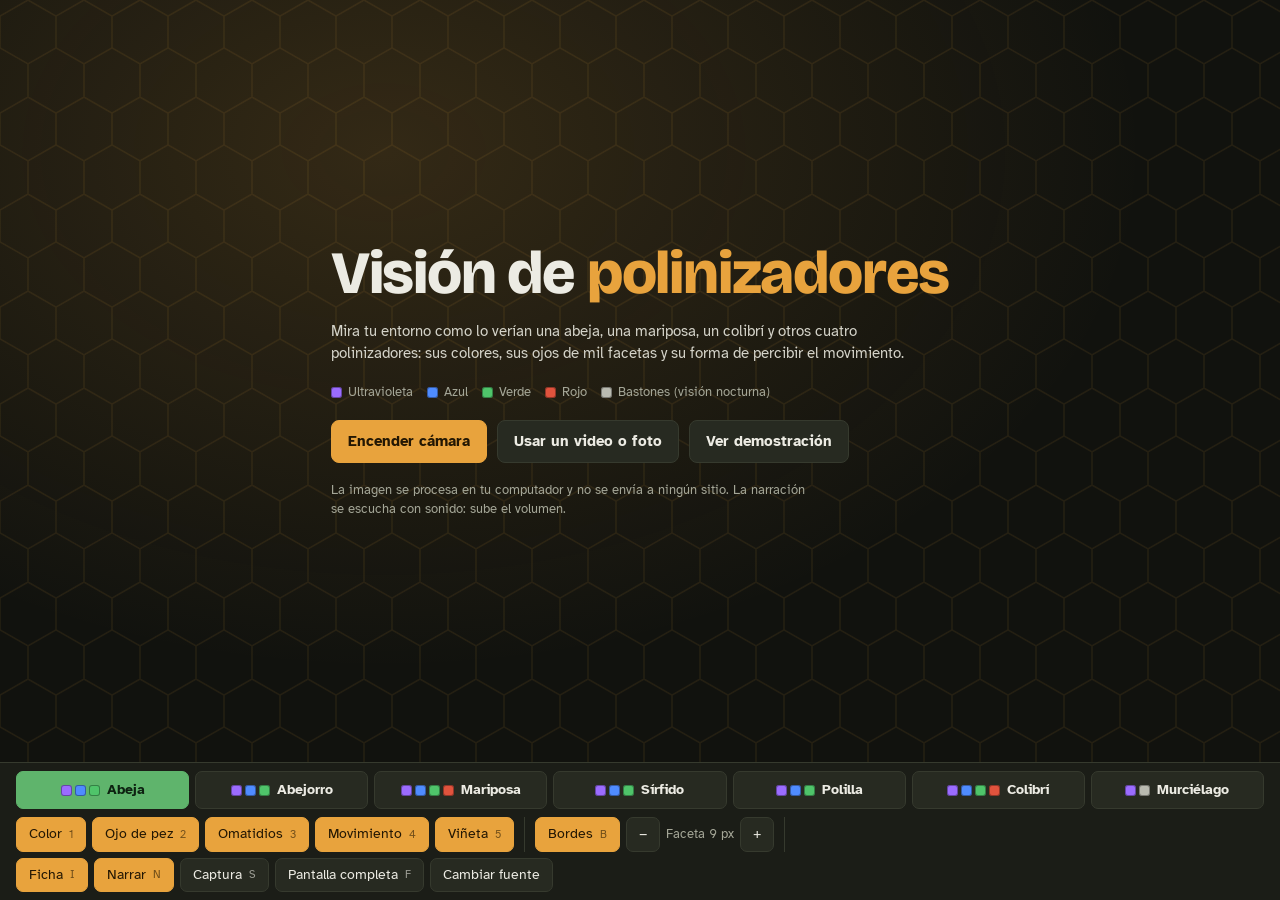
==== commit 8ecf7112: "Narración web con audios grabados (voz Sabina) para que suene igual en todos los dispositivos Co-Aut" ====
--- a/web/index.html
+++ b/web/index.html
@@ -222,7 +222,7 @@
       </div>
       <div class="error" id="introError" role="alert" hidden></div>
       <p class="note">La imagen se procesa en tu computador y no se envía a ningún sitio.
-        La narración usa la voz del navegador; en Chrome y Edge suena en español.</p>
+        La narración se escucha con sonido: sube el volumen.</p>
       <input type="file" id="fileInput" accept="video/*,image/*" hidden>
     </div>
   </div>
@@ -332,7 +332,7 @@
   flags: [true, true, true, true, true],
   borders: true,
   info: true,
-  voice: "speechSynthesis" in window,
+  voice: true,
   hex: 9,
 };
 
@@ -633,12 +633,36 @@
   useVideo("demo").then(begin);
 }
 
-/* ================================================================ narración */
-let voice = null, narrating = false, narrStart = 0;
+/* ================================================================ narración
+   Las narraciones están grabadas en web/audio/*.mp3 (voz Sabina de Windows,
+   generadas con tools/generar_audios.py), así suenan igual en todos los
+   dispositivos. Si un audio no carga, se usa la voz del navegador. */
+let voice = null, narrating = null, narrStart = 0, narrToken = 0;
+const narrAudio = new Audio();
+narrAudio.preload = "auto";
+
+const audioFile = (a) =>
+  "audio/" + a.name.normalize("NFD").replace(/[̀-ͯ]/g, "").toLowerCase() + ".mp3";
+
+narrAudio.addEventListener("ended", () => { if (narrating === "audio") endNarration(); });
+
+// Safari y los celulares solo dejan reproducir audio si el primer play() ocurre
+// dentro de un toque o clic; se "desbloquea" el reproductor con el primer toque.
+let audioUnlocked = false;
+document.addEventListener("pointerdown", () => {
+  if (audioUnlocked) return;
+  audioUnlocked = true;
+  if (narrating) return;
+  narrAudio.src = audioFile(ANIMALS[state.animal]);
+  narrAudio.muted = true;
+  narrAudio.play().then(() => { if (!narrating) narrAudio.pause(); }).catch(() => {})
+    .finally(() => { narrAudio.muted = false; });
+}, true);
 
 function pickVoice() {
   const voices = speechSynthesis.getVoices().filter((v) => v.lang.toLowerCase().startsWith("es"));
-  const score = (v) => (/natural|online|neural/i.test(v.name) ? 2 : 0) + (/es-(mx|us|419)/i.test(v.lang) ? 1 : 0);
+  const score = (v) => (/sabina/i.test(v.name) ? 3 : 0) + (/natural|online|neural/i.test(v.name) ? 2 : 0) +
+                       (/es-(mx|us|419)/i.test(v.lang) ? 1 : 0);
   voice = voices.sort((a, b) => score(b) - score(a))[0] || null;
 }
 if ("speechSynthesis" in window) {
@@ -646,9 +670,30 @@
   speechSynthesis.addEventListener?.("voiceschanged", pickVoice);
 }
 
-function speak(text) {
+function narrate(animal) {
   stopSpeech();
-  if (!state.voice || !("speechSynthesis" in window)) return;
+  if (!state.voice) return;
+  const token = ++narrToken;
+  narrating = "audio";
+  narrStart = performance.now();
+  setBig(true);
+  narrAudio.muted = false;
+  narrAudio.src = audioFile(animal);
+  narrAudio.currentTime = 0;
+  narrAudio.play().catch((err) => {
+    if (token !== narrToken) return;               // ya se pidió otra narración
+    if (err.name === "NotAllowedError") {          // el navegador bloqueó el sonido
+      endNarration();
+      toast("Toca “Narrar” para escuchar la narración.");
+    } else {
+      speakFallback(animal.narration);            // no se pudo cargar el audio
+    }
+  });
+}
+
+function speakFallback(text) {
+  if (!("speechSynthesis" in window)) { endNarration(); return; }
+  if (!voice) pickVoice();
   // Frase por frase: algunos navegadores cortan los textos largos.
   for (const sentence of text.match(/[^.!?]+[.!?]+/g) || [text]) {
     const u = new SpeechSynthesisUtterance(sentence.trim());
@@ -656,15 +701,20 @@
     if (voice) u.voice = voice;
     speechSynthesis.speak(u);
   }
-  narrating = true;
+  narrating = "tts";
   narrStart = performance.now();
-  setBig(true);
+}
+
+function endNarration() {
+  narrating = null;
+  setBig(false);
 }
 
 function stopSpeech() {
+  narrToken++;
+  narrAudio.pause();
   if ("speechSynthesis" in window) speechSynthesis.cancel();
-  narrating = false;
-  setBig(false);
+  endNarration();
 }
 
 function setBig(on) {
@@ -698,7 +748,7 @@
   state.flags = [true, a.fisheye > 0, a.compound, a.motion, true];
   state.hex = a.hex;
   syncUI();
-  if (state.voice) speak(a.narration);
+  if (state.voice) narrate(a);
 }
 
 function syncUI() {
@@ -725,7 +775,7 @@
 function toggleVoice() {
   state.voice = !state.voice;
   syncUI();
-  if (state.voice) speak(ANIMALS[state.animal].narration);
+  if (state.voice) narrate(ANIMALS[state.animal]);
   else stopSpeech();
 }
 
@@ -758,10 +808,6 @@
 function begin() {
   $("intro").hidden = true;
   showIntroError("");
-  if (!voice && state.voice && "speechSynthesis" in window) {
-    pickVoice();
-    if (!voice) toast("Este navegador no tiene voz en español; se usará la voz predeterminada.");
-  }
   selectAnimal(state.animal);
 }
 
@@ -864,9 +910,8 @@
   fps = fps * 0.92 + (1000 / Math.max(dt, 1)) * 0.08;
 
   // Al terminar la narración vuelve la vista 50% / 50%.
-  if (narrating && now - narrStart > 800 && !speechSynthesis.speaking && !speechSynthesis.pending) {
-    narrating = false;
-    setBig(false);
+  if (narrating === "tts" && now - narrStart > 800 && !speechSynthesis.speaking && !speechSynthesis.pending) {
+    endNarration();
   }
   if (!source) return;
 
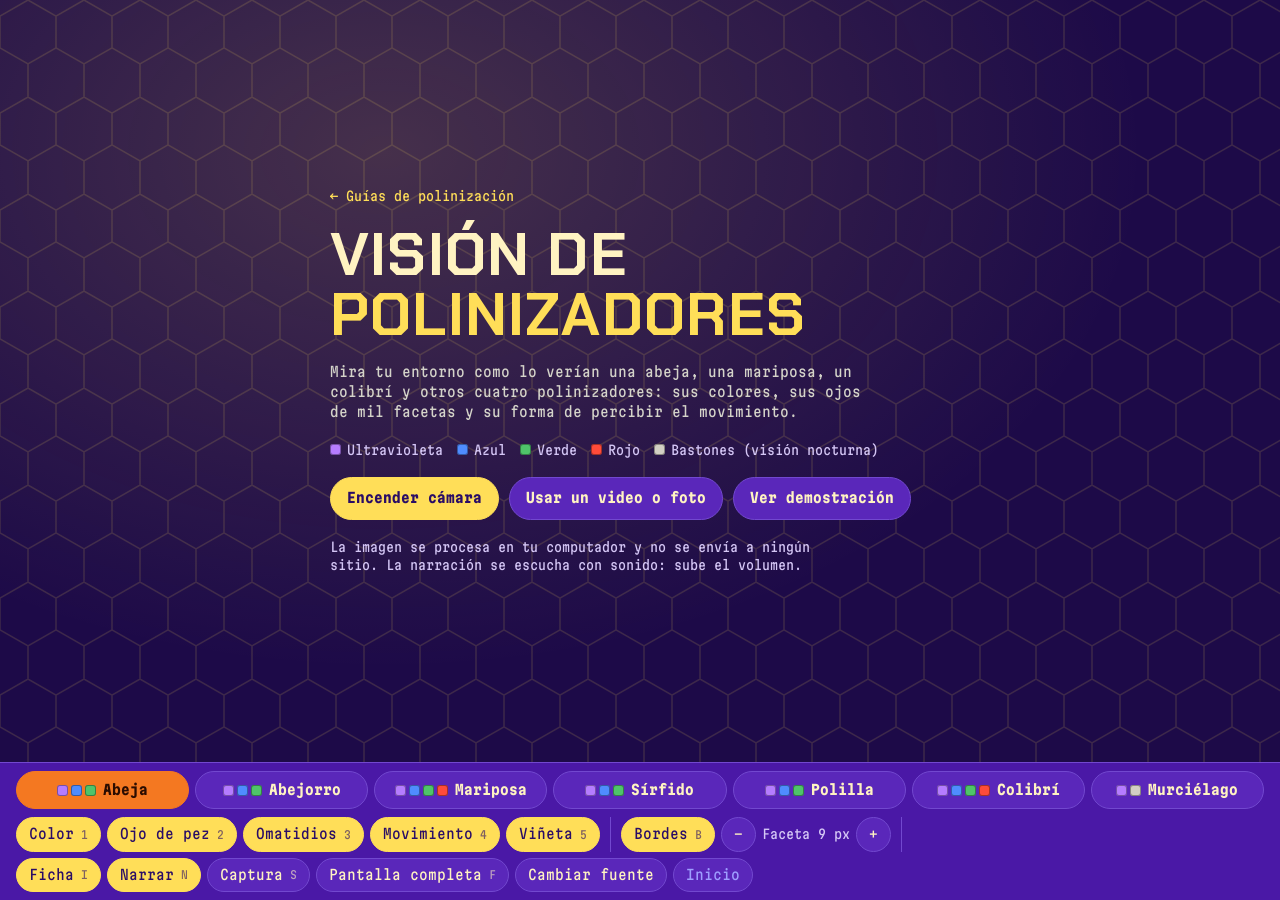
==== commit 2e747c38: "Página "Guías de polinización" según el diseño de Dannia Aguilar y app con su identidad visual Co-Au" ====
--- a/web/index.html
+++ b/web/index.html
@@ -6,37 +6,39 @@
 <title>Visión de Polinizadores</title>
 <link rel="preconnect" href="https://fonts.googleapis.com">
 <link rel="preconnect" href="https://fonts.gstatic.com" crossorigin>
-<link rel="stylesheet" href="https://fonts.googleapis.com/css2?family=Bricolage+Grotesque:opsz,wght@12..96,600;12..96,800&family=Atkinson+Hyperlegible:wght@400;700&display=swap">
+<link rel="stylesheet" href="https://fonts.googleapis.com/css2?family=Chakra+Petch:wght@600;700&family=Martian+Mono:wdth,wght@75..112,300..700&display=swap">
 <style>
-  /* Tema único oscuro a propósito: es un visor de video, como una sala oscura. */
+  /* Identidad de "Guías de polinización" (Dannia Aguilar): morado, amarillo y naranja.
+     Tema único a propósito: es un visor de video. */
   :root {
     color-scheme: dark;
-    --bg: #11120e;
-    --panel: #1b1d17;
-    --raise: #272a21;
-    --raise-hover: #32362a;
-    --line: #363a2e;
-    --text: #ecebe3;
-    --muted: #a4a697;
-    --amber: #e8a33d;      /* filtro activo */
-    --amber-ink: #231703;
-    --leaf: #5fb46c;       /* animal elegido */
-    --leaf-ink: #0d2111;
-    --focus: #f6d488;
-    --uv: #9b6cff;
+    --bg: #1d0a48;
+    --panel: #4a18a6;
+    --raise: #5a27ba;
+    --raise-hover: #6b37cf;
+    --line: #7248cf;
+    --text: #fff3c2;
+    --muted: #d4c6f5;
+    --amber: #ffde58;      /* filtro activo */
+    --amber-ink: #2a0d66;
+    --leaf: #f47821;       /* animal elegido */
+    --leaf-ink: #2b0c00;
+    --focus: #ffde58;
+    --uv: #b57cff;
     --blue: #4f8cff;
     --green: #4fc46a;
-    --red: #e0533d;
-    --rod: #b9bab0;
-    --display: "Bricolage Grotesque", "Segoe UI", system-ui, sans-serif;
-    --body: "Atkinson Hyperlegible", "Segoe UI", system-ui, sans-serif;
+    --red: #ff4b3a;
+    --rod: #d2cfc4;
+    --display: "Chakra Petch", "Consolas", monospace;
+    --body: "Martian Mono", "Consolas", monospace;
   }
   * { box-sizing: border-box; }
   html, body { height: 100%; margin: 0; }
   body {
     background: var(--bg);
     color: var(--text);
-    font: 15px/1.45 var(--body);
+    font: 14px/1.45 var(--body);
+    font-stretch: 80%;
     display: flex;
     flex-direction: column;
     padding-top: env(safe-area-inset-top, 0px);
@@ -82,15 +84,15 @@
   .mirror { transform: scaleX(-1); }
 
   .tag, .hud, .ficha { position: absolute; text-shadow: 0 1px 3px rgba(0,0,0,.9); pointer-events: none; }
-  .tag { left: 14px; top: 10px; font: 800 22px/1.2 var(--display); }
+  .tag { left: 14px; top: 10px; font: 700 22px/1.2 var(--display); text-transform: uppercase; letter-spacing: .04em; }
   .stage.big .tag { left: 8px; top: 4px; font-size: 15px; }
   .hud { left: 14px; top: 10px; right: 14px; display: grid; gap: 2px; }
-  .hud .name { font: 800 clamp(22px, 3.2vw, 34px)/1.1 var(--display); letter-spacing: -.01em; }
+  .hud .name { font: 700 clamp(22px, 3.2vw, 34px)/1.1 var(--display); text-transform: uppercase; letter-spacing: .04em; }
   .hud .eye { display: flex; align-items: center; gap: 8px; font-size: 13px; color: #dcdbd2; }
   .hud .stats { font-size: 12px; color: #c9c9bf; font-variant-numeric: tabular-nums; }
-  .hud .narr { font-size: 13px; font-weight: 700; color: #ffd98a; display: flex; align-items: center; gap: 6px; }
+  .hud .narr { font-size: 13px; font-weight: 700; color: var(--amber); display: flex; align-items: center; gap: 6px; }
   .hud .narr::before {
-    content: ""; width: 8px; height: 8px; border-radius: 50%; background: #ffd98a;
+    content: ""; width: 8px; height: 8px; border-radius: 50%; background: var(--amber);
     animation: pulse 1s ease-in-out infinite;
   }
   @keyframes pulse { 50% { opacity: .25; } }
@@ -120,13 +122,14 @@
     padding: 24px 16px;
     overflow-y: auto;
     background:
-      radial-gradient(ellipse at 30% 20%, rgba(232,163,61,.16), transparent 60%),
-      url("data:image/svg+xml,%3Csvg xmlns='http://www.w3.org/2000/svg' width='56' height='97' viewBox='0 0 56 97'%3E%3Cpath d='M28 0l28 16v32L28 64 0 48V16zM28 64v33' fill='none' stroke='%23e8a33d' stroke-opacity='.09' stroke-width='1.5'/%3E%3C/svg%3E"),
+      radial-gradient(ellipse at 30% 20%, rgba(255,222,88,.18), transparent 60%),
+      url("data:image/svg+xml,%3Csvg xmlns='http://www.w3.org/2000/svg' width='56' height='97' viewBox='0 0 56 97'%3E%3Cpath d='M28 0l28 16v32L28 64 0 48V16zM28 64v33' fill='none' stroke='%23ffde58' stroke-opacity='.14' stroke-width='1.5'/%3E%3C/svg%3E"),
       var(--bg);
   }
   .intro-card { max-width: 620px; display: grid; gap: 18px; }
   .intro h1 {
-    margin: 0; font: 800 clamp(34px, 6vw, 60px)/1 var(--display); letter-spacing: -.02em; text-wrap: balance;
+    margin: 0; font: 700 clamp(26px, 7.5vw, 60px)/1 var(--display); text-transform: uppercase; letter-spacing: .02em; text-wrap: balance;
+    overflow-wrap: anywhere;
   }
   .intro h1 span { color: var(--amber); }
   .intro p { margin: 0; color: #d4d3c9; max-width: 60ch; }
@@ -140,12 +143,12 @@
   }
 
   .btn {
-    border: 1px solid var(--line); background: var(--raise); border-radius: 8px;
+    border: 1px solid var(--line); background: var(--raise); border-radius: 999px;
     padding: 10px 16px; cursor: pointer; font-weight: 700;
   }
   .btn:hover { background: var(--raise-hover); }
   .btn.primary { background: var(--amber); color: var(--amber-ink); border-color: var(--amber); }
-  .btn.primary:hover { background: #f1b457; }
+  .btn.primary:hover { background: #ffe98a; }
 
   /* ------------------------------------------------------------ barra de controles */
   .bar {
@@ -157,8 +160,9 @@
   .row { display: flex; flex-wrap: wrap; gap: 6px; }
   .row .group { display: flex; flex-wrap: wrap; gap: 6px; padding-right: 10px; margin-right: 4px; border-right: 1px solid var(--line); }
   .row .group:last-child { border-right: 0; padding-right: 0; margin-right: 0; }
+  a.ctl { text-decoration: none; }
   .ctl {
-    border: 1px solid var(--line); background: var(--raise); border-radius: 7px;
+    border: 1px solid var(--line); background: var(--raise); border-radius: 999px;
     padding: 6px 12px; cursor: pointer; font-size: 14px; white-space: nowrap;
     display: inline-flex; align-items: center; gap: 7px;
   }
@@ -166,6 +170,8 @@
   .ctl[aria-pressed="true"] { background: var(--amber); color: var(--amber-ink); border-color: var(--amber); }
   .animal { flex: 1 1 110px; justify-content: center; font-weight: 700; padding-block: 8px; }
   .animal[aria-pressed="true"] { background: var(--leaf); color: var(--leaf-ink); border-color: var(--leaf); }
+  .home { color: var(--amber); text-decoration: none; font-size: 13px; }
+  .home:hover { text-decoration: underline; }
   .readout { font-size: 13px; color: var(--muted); align-self: center; font-variant-numeric: tabular-nums; min-width: 7ch; text-align: center; }
   .key { font-size: 11px; opacity: .6; font-weight: 400; }
 
@@ -173,6 +179,10 @@
     .row .group { border-right: 0; padding-right: 0; margin-right: 0; }
     .key { display: none; }
     .ctl { padding: 6px 9px; font-size: 13px; }
+  }
+  @media (max-width: 480px) {
+    .ficha { font-size: 11.5px; padding: 20px 10px 8px; }
+    .hud .eye, .hud .stats { font-size: 11px; }
   }
   @media (prefers-reduced-motion: reduce) {
     .pane { transition: none; }
@@ -204,6 +214,7 @@
 
   <div class="intro" id="intro">
     <div class="intro-card">
+      <a class="home" href="../">← Guías de polinización</a>
       <h1>Visión de <span>polinizadores</span></h1>
       <p>Mira tu entorno como lo verían una abeja, una mariposa, un colibrí y otros cuatro polinizadores:
         sus colores, sus ojos de mil facetas y su forma de percibir el movimiento.</p>
@@ -244,6 +255,7 @@
       <button class="ctl" id="btnShot">Captura <span class="key">S</span></button>
       <button class="ctl" id="btnFull">Pantalla completa <span class="key">F</span></button>
       <button class="ctl" id="btnSource">Cambiar fuente</button>
+      <a class="ctl" href="../">Inicio</a>
     </div>
   </div>
 </nav>
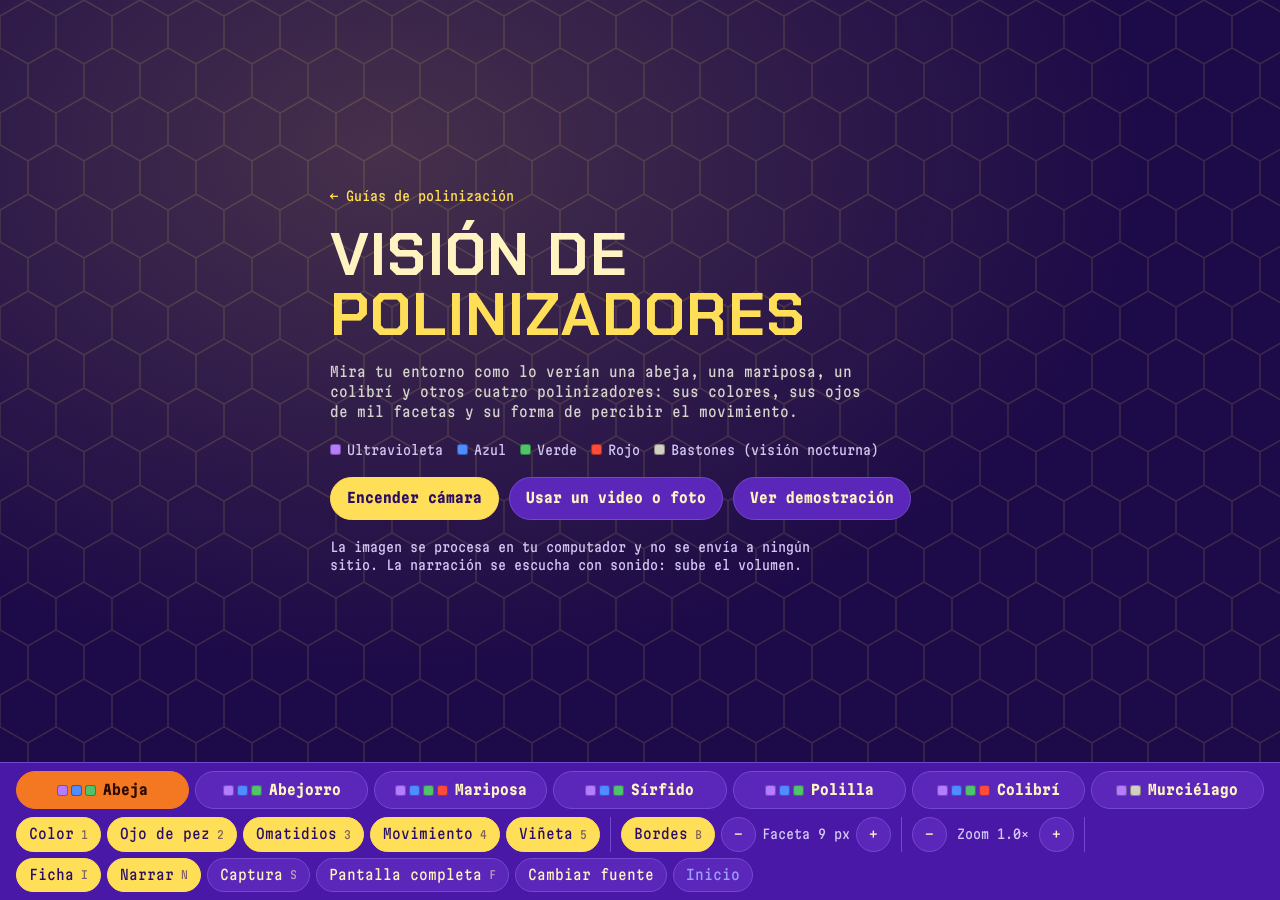
==== commit a672a180: "Zoom digital de la cámara: botones, rueda, arrastre, pellizco y teclas Z/X/0 Co-Authored-By: Claude " ====
--- a/web/index.html
+++ b/web/index.html
@@ -81,7 +81,9 @@
   .pane video, .pane img, .pane canvas {
     position: absolute; inset: 0; width: 100%; height: 100%; object-fit: cover; display: block;
   }
-  .mirror { transform: scaleX(-1); }
+  .pane video, .pane img { transform-origin: 0 0; }
+  .stage.zoomed { cursor: grab; touch-action: none; }
+  .stage.panning { cursor: grabbing; }
 
   .tag, .hud, .ficha { position: absolute; text-shadow: 0 1px 3px rgba(0,0,0,.9); pointer-events: none; }
   .tag { left: 14px; top: 10px; font: 700 22px/1.2 var(--display); text-transform: uppercase; letter-spacing: .04em; }
@@ -172,6 +174,7 @@
   .animal[aria-pressed="true"] { background: var(--leaf); color: var(--leaf-ink); border-color: var(--leaf); }
   .home { color: var(--amber); text-decoration: none; font-size: 13px; }
   .home:hover { text-decoration: underline; }
+  .ctl-readout { background: none; border: 0; cursor: pointer; padding: 0 4px; }
   .readout { font-size: 13px; color: var(--muted); align-self: center; font-variant-numeric: tabular-nums; min-width: 7ch; text-align: center; }
   .key { font-size: 11px; opacity: .6; font-weight: 400; }
 
@@ -248,6 +251,11 @@
       <button class="ctl" id="btnLess" aria-label="Facetas más pequeñas">−</button>
       <span class="readout" id="facetReadout">9 px</span>
       <button class="ctl" id="btnMore" aria-label="Facetas más grandes">+</button>
+    </div>
+    <div class="group" role="group" aria-label="Zoom de la cámara">
+      <button class="ctl" id="btnZoomOut" aria-label="Alejar">−</button>
+      <button class="readout ctl-readout" id="zoomReadout" title="Volver a 1× (tecla 0)">Zoom 1.0×</button>
+      <button class="ctl" id="btnZoomIn" aria-label="Acercar">+</button>
     </div>
     <div class="group" role="group" aria-label="Opciones">
       <button class="ctl" id="btnInfo" aria-pressed="true">Ficha <span class="key">I</span></button>
@@ -346,6 +354,8 @@
   info: true,
   voice: true,
   hex: 9,
+  zoom: 1,
+  center: [0.5, 0.5],   // centro del zoom, en coordenadas de pantalla (0..1)
 };
 
 const $ = (id) => document.getElementById(id);
@@ -390,7 +400,8 @@
 uniform vec2 uRes;
 uniform float uVideoAspect, uMirror;
 uniform float uColor, uFish, uHex, uMotion, uVig, uBorders;
-uniform float uFishK, uFacet, uLod, uNight, uTime;
+uniform float uFishK, uFacet, uLod, uNight, uTime, uZoom;
+uniform vec2 uCenter;
 uniform vec3 uM0, uM1, uM2;
 out vec4 o;
 
@@ -444,6 +455,7 @@
     uv = n * ((1. - uFishK) + uFishK * r * r) * .5 + .5;
   }
   if (any(lessThan(uv, vec2(0.))) || any(greaterThan(uv, vec2(1.)))) { o = vec4(0., 0., 0., 1.); return; }
+  uv = uCenter + (uv - .5) / uZoom;   // zoom de la cámara
   vec2 v = paneToVideo(uv);
   vec3 c = sampleBlur(v);
 
@@ -541,7 +553,6 @@
 function useVideo(kind) {
   humanImg.hidden = true;
   humanVideo.hidden = false;
-  humanVideo.classList.toggle("mirror", kind === "camera");
   source = { el: humanVideo, kind, isImage: false };
   framesSinceSource = 0;
   lastVideoTime = -1;
@@ -779,6 +790,100 @@
   $("ficha").hidden = !state.info;
 }
 
+/* ---------------------------------------------------------------- zoom
+   Zoom digital de la cámara: se aplica igual a la imagen real y a la simulación.
+   Rueda del ratón = acercar hacia el puntero, arrastrar = moverse,
+   doble clic = volver a 1×, pellizco en pantallas táctiles. */
+const ZOOM_MIN = 1, ZOOM_MAX = 6;
+
+function setZoom(z, anchor) {
+  const old = state.zoom;
+  z = Math.min(ZOOM_MAX, Math.max(ZOOM_MIN, z));
+  if (anchor) {
+    // mantiene fijo el punto bajo el puntero
+    const [px, py] = anchor, [cx, cy] = state.center;
+    const qx = cx + (px - .5) / old, qy = cy + (py - .5) / old;
+    state.center = [qx - (px - .5) / z, qy - (py - .5) / z];
+  }
+  state.zoom = z;
+  clampCenter();
+  applyZoom();
+}
+
+function clampCenter() {
+  const h = .5 / state.zoom;
+  state.center = state.center.map((c) => Math.min(1 - h, Math.max(h, c)));
+}
+
+function applyZoom() {
+  const [cx, cy] = state.center, z = state.zoom;
+  const mirror = source && source.kind === "camera" ? " translate(100%, 0) scaleX(-1)" : "";
+  const t = `translate(50%, 50%) scale(${z}) translate(${-cx * 100}%, ${-cy * 100}%)${mirror}`;
+  humanVideo.style.transform = t;
+  humanImg.style.transform = t;
+  $("zoomReadout").textContent = `Zoom ${z.toFixed(1)}×`;
+  stage.classList.toggle("zoomed", z > 1.001);
+}
+
+// posición del puntero en el panel bajo él (0..1)
+function paneAt(e) {
+  for (const pane of [$("paneHuman"), $("paneAnimal")]) {
+    const r = pane.getBoundingClientRect();
+    if (e.clientX >= r.left && e.clientX <= r.right && e.clientY >= r.top && e.clientY <= r.bottom) {
+      return { r, p: [(e.clientX - r.left) / r.width, (e.clientY - r.top) / r.height] };
+    }
+  }
+  return null;
+}
+
+stage.addEventListener("wheel", (e) => {
+  if (!source) return;
+  const hit = paneAt(e);
+  if (!hit) return;
+  e.preventDefault();
+  setZoom(state.zoom * Math.exp(-e.deltaY * 0.0015), hit.p);
+}, { passive: false });
+
+const pointers = new Map();
+let pinchStart = null;
+stage.addEventListener("pointerdown", (e) => {
+  if (!source || e.target.closest("button, a")) return;
+  pointers.set(e.pointerId, { x: e.clientX, y: e.clientY });
+  stage.setPointerCapture(e.pointerId);
+  if (pointers.size === 2) {
+    const [a, b] = [...pointers.values()];
+    pinchStart = { d: Math.hypot(a.x - b.x, a.y - b.y), z: state.zoom };
+  }
+  if (state.zoom > 1.001) stage.classList.add("panning");
+});
+stage.addEventListener("pointermove", (e) => {
+  const prev = pointers.get(e.pointerId);
+  if (!prev) return;
+  const cur = { x: e.clientX, y: e.clientY };
+  pointers.set(e.pointerId, cur);
+  if (pointers.size === 2 && pinchStart) {
+    const [a, b] = [...pointers.values()];
+    const mid = { clientX: (a.x + b.x) / 2, clientY: (a.y + b.y) / 2 };
+    const hit = paneAt(mid);
+    setZoom(pinchStart.z * Math.hypot(a.x - b.x, a.y - b.y) / pinchStart.d, hit && hit.p);
+  } else if (pointers.size === 1 && state.zoom > 1.001) {
+    const hit = paneAt(e);
+    if (!hit) return;
+    state.center = [state.center[0] - (cur.x - prev.x) / (hit.r.width * state.zoom),
+                    state.center[1] - (cur.y - prev.y) / (hit.r.height * state.zoom)];
+    clampCenter();
+    applyZoom();
+  }
+});
+const endPointer = (e) => {
+  pointers.delete(e.pointerId);
+  if (pointers.size < 2) pinchStart = null;
+  if (!pointers.size) stage.classList.remove("panning");
+};
+stage.addEventListener("pointerup", endPointer);
+stage.addEventListener("pointercancel", endPointer);
+stage.addEventListener("dblclick", (e) => { if (source && !e.target.closest("button, a")) setZoom(1); });
+
 function changeFacet(step) {
   state.hex = Math.min(40, Math.max(3, state.hex + step));
   syncUI();
@@ -820,6 +925,7 @@
 function begin() {
   $("intro").hidden = true;
   showIntroError("");
+  applyZoom();
   selectAnimal(state.animal);
 }
 
@@ -831,6 +937,9 @@
 $("btnBorders").addEventListener("click", () => { state.borders = !state.borders; syncUI(); });
 $("btnLess").addEventListener("click", () => changeFacet(-1));
 $("btnMore").addEventListener("click", () => changeFacet(1));
+$("btnZoomIn").addEventListener("click", () => setZoom(state.zoom * 1.25));
+$("btnZoomOut").addEventListener("click", () => setZoom(state.zoom / 1.25));
+$("zoomReadout").addEventListener("click", () => setZoom(1));
 $("btnInfo").addEventListener("click", () => { state.info = !state.info; syncUI(); });
 $("btnVoice").addEventListener("click", toggleVoice);
 $("btnShot").addEventListener("click", () => (captureRequested = true));
@@ -850,6 +959,9 @@
   else if (k === "arrowleft") selectAnimal((state.animal + ANIMALS.length - 1) % ANIMALS.length);
   else if (k === "s") captureRequested = true;
   else if (k === "f") toggleFullscreen();
+  else if (k === "z") setZoom(state.zoom * 1.25);
+  else if (k === "x") setZoom(state.zoom / 1.25);
+  else if (k === "0") setZoom(1);
   else return;
   e.preventDefault();
 });
@@ -891,9 +1003,11 @@
   const [hx, hy, hw, hh] = rect($("paneHuman"));
   const el = source.el, [sw, sh] = mediaSize(el);
   const scale = Math.max(hw / sw, hh / sh), cw = hw / scale, ch = hh / scale;
+  const mirrored = source.kind === "camera", z = state.zoom, [zx, zy] = state.center;
+  const fx = mirrored ? 1 - zx - .5 / z : zx - .5 / z;   // zona visible con el zoom
   ctx.save();
-  if (source.kind === "camera") { ctx.translate(hx + hw, hy); ctx.scale(-1, 1); } else ctx.translate(hx, hy);
-  ctx.drawImage(el, (sw - cw) / 2, (sh - ch) / 2, cw, ch, 0, 0, hw, hh);
+  if (mirrored) { ctx.translate(hx + hw, hy); ctx.scale(-1, 1); } else ctx.translate(hx, hy);
+  ctx.drawImage(el, (sw - cw) / 2 + fx * cw, (sh - ch) / 2 + (zy - .5 / z) * ch, cw / z, ch / z, 0, 0, hw, hh);
   ctx.restore();
   if (stage.classList.contains("big")) {
     ctx.strokeStyle = "#ecebe3"; ctx.lineWidth = 3; ctx.strokeRect(hx, hy, hw, hh);
@@ -989,6 +1103,8 @@
   ["uColor", "uFish", "uHex", "uMotion", "uVig"].forEach((n, i) => gl.uniform1f(u(n), state.flags[i] ? 1 : 0));
   gl.uniform1f(u("uBorders"), state.borders ? 1 : 0);
   gl.uniform1f(u("uFishK"), a.fisheye);
+  gl.uniform1f(u("uZoom"), state.zoom);
+  gl.uniform2f(u("uCenter"), state.center[0], state.center[1]);
   gl.uniform1f(u("uFacet"), Math.max(3, state.hex * s));
   gl.uniform1f(u("uLod"), sigmaTex > 0 ? Math.log2(1 + sigmaTex * 1.6) : 0);
   gl.uniform1f(u("uNight"), a.night);
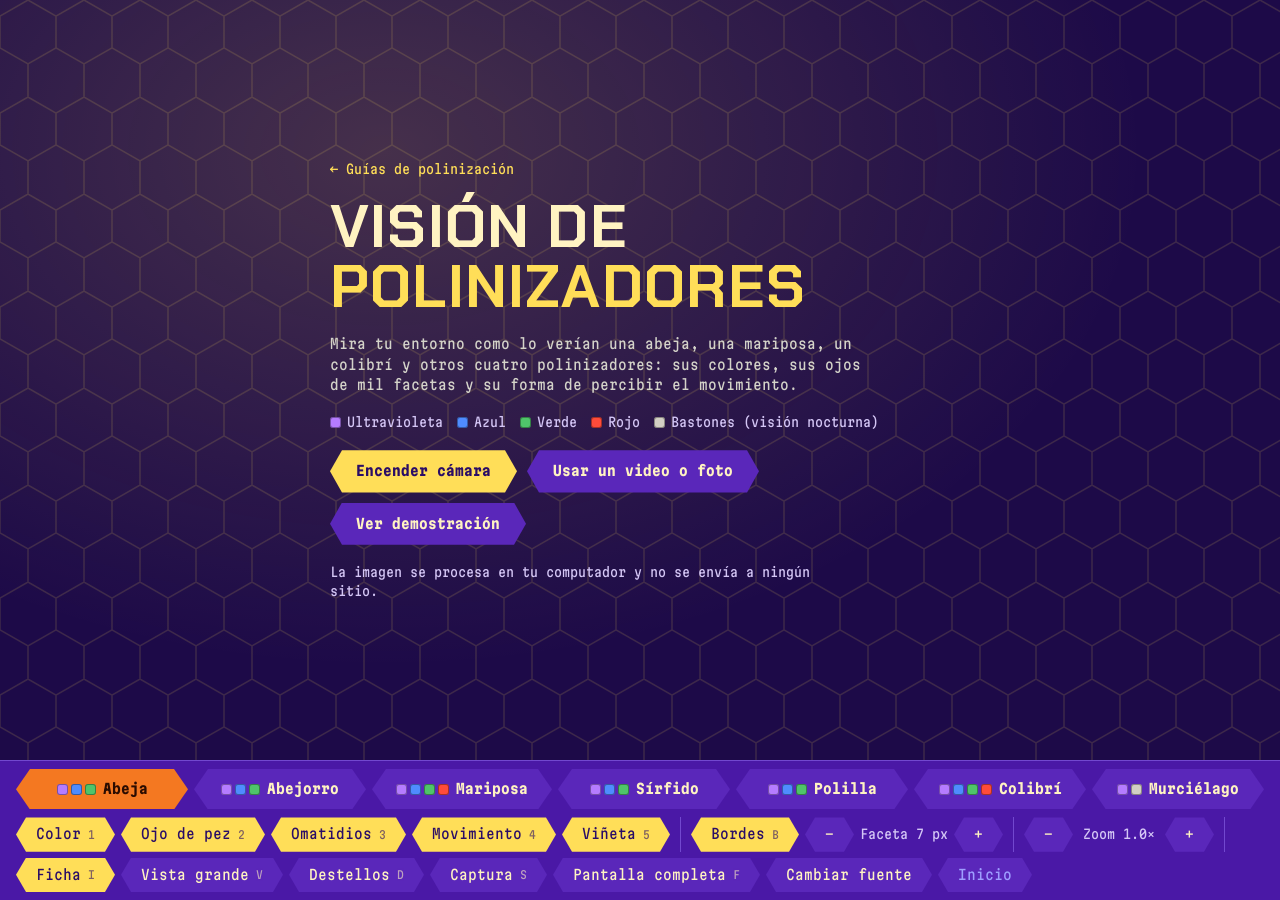
==== commit 701e4789: "Botones hexagonales, simulación más suave, destellos dorados, botón de vista grande y sin narración " ====
--- a/web/index.html
+++ b/web/index.html
@@ -64,7 +64,7 @@
   .stage.portrait .pane-human  { width: 100%; height: 50%; }
   .stage.portrait .pane-animal { left: 0; top: 50%; width: 100%; height: 50%; }
 
-  /* Modo narración: el animal ocupa todo y la imagen real queda en un recuadro */
+  /* Vista grande: el animal ocupa todo y la imagen real queda en un recuadro */
   .stage { --inset-w: clamp(150px, 22%, 340px); }
   .stage.portrait { --inset-w: clamp(120px, 38%, 260px); }
   .stage.big .pane-animal { left: 0; top: 0; width: 100%; height: 100%; }
@@ -92,12 +92,6 @@
   .hud .name { font: 700 clamp(22px, 3.2vw, 34px)/1.1 var(--display); text-transform: uppercase; letter-spacing: .04em; }
   .hud .eye { display: flex; align-items: center; gap: 8px; font-size: 13px; color: #dcdbd2; }
   .hud .stats { font-size: 12px; color: #c9c9bf; font-variant-numeric: tabular-nums; }
-  .hud .narr { font-size: 13px; font-weight: 700; color: var(--amber); display: flex; align-items: center; gap: 6px; }
-  .hud .narr::before {
-    content: ""; width: 8px; height: 8px; border-radius: 50%; background: var(--amber);
-    animation: pulse 1s ease-in-out infinite;
-  }
-  @keyframes pulse { 50% { opacity: .25; } }
   .ficha {
     left: 0; right: 0; bottom: 0;
     padding: 28px 16px 12px;
@@ -144,12 +138,20 @@
     padding: 10px 12px; border-radius: 8px; font-size: 14px;
   }
 
+  /* Botones hexagonales, como los omatidios */
+  .btn, .ctl {
+    --cut: 12px;
+    border: 0; border-radius: 0;
+    clip-path: polygon(var(--cut) 0, calc(100% - var(--cut)) 0, 100% 50%,
+                       calc(100% - var(--cut)) 100%, var(--cut) 100%, 0 50%);
+  }
+  .btn:focus-visible, .ctl:focus-visible { outline: none; background: var(--focus); color: var(--amber-ink); }
   .btn {
-    border: 1px solid var(--line); background: var(--raise); border-radius: 999px;
-    padding: 10px 16px; cursor: pointer; font-weight: 700;
+    background: var(--raise);
+    padding: 11px calc(var(--cut) + 14px); cursor: pointer; font-weight: 700;
   }
   .btn:hover { background: var(--raise-hover); }
-  .btn.primary { background: var(--amber); color: var(--amber-ink); border-color: var(--amber); }
+  .btn.primary { background: var(--amber); color: var(--amber-ink); }
   .btn.primary:hover { background: #ffe98a; }
 
   /* ------------------------------------------------------------ barra de controles */
@@ -164,16 +166,19 @@
   .row .group:last-child { border-right: 0; padding-right: 0; margin-right: 0; }
   a.ctl { text-decoration: none; }
   .ctl {
-    border: 1px solid var(--line); background: var(--raise); border-radius: 999px;
-    padding: 6px 12px; cursor: pointer; font-size: 14px; white-space: nowrap;
+    --cut: 10px;
+    background: var(--raise);
+    padding: 7px calc(var(--cut) + 10px); cursor: pointer; font-size: 14px; white-space: nowrap;
     display: inline-flex; align-items: center; gap: 7px;
   }
   .ctl:hover { background: var(--raise-hover); }
-  .ctl[aria-pressed="true"] { background: var(--amber); color: var(--amber-ink); border-color: var(--amber); }
-  .animal { flex: 1 1 110px; justify-content: center; font-weight: 700; padding-block: 8px; }
-  .animal[aria-pressed="true"] { background: var(--leaf); color: var(--leaf-ink); border-color: var(--leaf); }
+  .ctl[aria-pressed="true"] { background: var(--amber); color: var(--amber-ink); }
+  .animal { --cut: 14px; flex: 1 1 120px; justify-content: center; font-weight: 700; padding-block: 10px; }
+  .animal[aria-pressed="true"] { background: var(--leaf); color: var(--leaf-ink); }
   .home { color: var(--amber); text-decoration: none; font-size: 13px; }
   .home:hover { text-decoration: underline; }
+  .cam-pick { display: inline-flex; align-items: center; gap: 8px; font-size: 14px; }
+  .cam-pick select { font: inherit; color: var(--text); background: var(--panel); border: 1px solid var(--line); border-radius: 6px; padding: 3px 6px; max-width: 220px; }
   .ctl-readout { background: none; border: 0; cursor: pointer; padding: 0 4px; }
   .readout { font-size: 13px; color: var(--muted); align-self: center; font-variant-numeric: tabular-nums; min-width: 7ch; text-align: center; }
   .key { font-size: 11px; opacity: .6; font-weight: 400; }
@@ -181,7 +186,7 @@
   @media (max-width: 700px) {
     .row .group { border-right: 0; padding-right: 0; margin-right: 0; }
     .key { display: none; }
-    .ctl { padding: 6px 9px; font-size: 13px; }
+    .ctl { padding: 6px calc(var(--cut) + 6px); font-size: 13px; }
   }
   @media (max-width: 480px) {
     .ficha { font-size: 11.5px; padding: 20px 10px 8px; }
@@ -189,7 +194,6 @@
   }
   @media (prefers-reduced-motion: reduce) {
     .pane { transition: none; }
-    .hud .narr::before { animation: none; }
   }
 </style>
 </head>
@@ -208,7 +212,6 @@
       <div class="name" id="hudName">Abeja</div>
       <div class="eye"><span id="hudEye">Ojo compuesto</span><span class="chips" id="hudChips"></span></div>
       <div class="stats" id="hudStats"></div>
-      <div class="narr" id="hudNarr" hidden>Narrando…</div>
     </div>
     <div class="ficha" id="ficha"><p id="ficha1"></p><p id="ficha2"></p></div>
   </section>
@@ -234,9 +237,10 @@
         <button class="btn" id="btnDemo">Ver demostración</button>
         <button class="btn" id="btnBack" hidden>Volver</button>
       </div>
+      <label class="cam-pick" id="camPickIntro" hidden>Cámara
+        <select id="camSelectIntro"></select></label>
       <div class="error" id="introError" role="alert" hidden></div>
-      <p class="note">La imagen se procesa en tu computador y no se envía a ningún sitio.
-        La narración se escucha con sonido: sube el volumen.</p>
+      <p class="note">La imagen se procesa en tu computador y no se envía a ningún sitio.</p>
       <input type="file" id="fileInput" accept="video/*,image/*" hidden>
     </div>
   </div>
@@ -259,10 +263,13 @@
     </div>
     <div class="group" role="group" aria-label="Opciones">
       <button class="ctl" id="btnInfo" aria-pressed="true">Ficha <span class="key">I</span></button>
-      <button class="ctl" id="btnVoice" aria-pressed="true">Narrar <span class="key">N</span></button>
+      <button class="ctl" id="btnBig" aria-pressed="false">Vista grande <span class="key">V</span></button>
+      <button class="ctl" id="btnSparkle" aria-pressed="false">Destellos <span class="key">D</span></button>
       <button class="ctl" id="btnShot">Captura <span class="key">S</span></button>
       <button class="ctl" id="btnFull">Pantalla completa <span class="key">F</span></button>
       <button class="ctl" id="btnSource">Cambiar fuente</button>
+      <label class="ctl cam-pick" id="camPickBar" hidden>Cámara
+        <select id="camSelectBar"></select></label>
       <a class="ctl" href="../">Inicio</a>
     </div>
   </div>
@@ -284,57 +291,50 @@
     name: "Abeja", eye: "Ojo compuesto", receptors: ["uv", "b", "g"],
     info: ["Ve UV, azul y verde; el rojo le parece negro.",
            "~5.500 omatidios por ojo · ~200 imágenes por segundo."],
-    narration: "Abeja melífera. Sus ojos compuestos tienen unas cinco mil quinientas facetas, llamadas omatidios, y cada una capta un solo punto de color, por eso ve el mundo como un mosaico. Ve el ultravioleta, el azul y el verde, pero no el rojo: para ella, el rojo es casi negro. Muchas flores tienen dibujos ultravioleta, invisibles para nosotros, que le señalan dónde está el néctar. Además percibe unas doscientas imágenes por segundo, así que nota el movimiento mucho más rápido que nosotros.",
     matrix: [lin([0.9, G], [0.1, R]), lin([1.1, B]), UV],
-    compound: true, hex: 9, fisheye: 0.45, blur: 2.5, decay: 0.85, thresh: 18, night: 1, motion: true,
+    compound: true, hex: 7, fisheye: 0.3, blur: 1.4, decay: 0.85, thresh: 18, night: 1, motion: true,
   },
   {
     name: "Abejorro", eye: "Ojo compuesto", receptors: ["uv", "b", "g"],
     info: ["Ve UV, azul y verde, como la abeja; ojos más grandes.",
            "Algo más nítido y activo con menos luz (días nublados)."],
-    narration: "Abejorro. Ve los colores como la abeja: ultravioleta, azul y verde, sin el rojo. Sus ojos son más grandes y tienen más facetas, así que ve con algo más de detalle. Es de los pocos polinizadores que salen con frío, niebla o cielo nublado, y su vista funciona bien con poca luz. Puede aprender a reconocer las flores por su forma y por patrones que nosotros no vemos.",
     matrix: [lin([0.95, G], [0.1, R]), lin([1.05, B], [0.05, G]), lin([0.9, UV], [0.1, B])],
-    compound: true, hex: 7, fisheye: 0.4, blur: 2.0, decay: 0.83, thresh: 18, night: 1.3, motion: true,
+    compound: true, hex: 6, fisheye: 0.28, blur: 1.1, decay: 0.83, thresh: 18, night: 1.3, motion: true,
   },
   {
     name: "Mariposa", eye: "Ojo compuesto", receptors: ["uv", "b", "g", "r"],
     info: ["Hasta 6 tipos de fotorreceptores: ve UV y también el rojo.",
            "~12.000 omatidios · colores muy saturados, flores con “guías” UV."],
-    narration: "Mariposa. Tiene alrededor de doce mil omatidios en cada ojo. Algunas especies, como la mariposa cola de golondrina, tienen seis tipos de fotorreceptores, el doble que nosotros: ven el ultravioleta y también el rojo. Por eso su mundo tiene colores muy intensos, y distingue matices que para nosotros son idénticos. Muchas mariposas tienen dibujos ultravioleta en las alas, que usan para reconocer a su pareja.",
     matrix: [lin([1.25, R], [-0.2, G]), lin([1.15, G], [-0.1, R], [0.05, B]), lin([0.5, B], [0.55, UV])],
-    compound: true, hex: 6, fisheye: 0.5, blur: 1.8, decay: 0.8, thresh: 20, night: 1, motion: true,
+    compound: true, hex: 5, fisheye: 0.32, blur: 1.0, decay: 0.8, thresh: 20, night: 1, motion: true,
   },
   {
     name: "Sírfido", eye: "Ojo compuesto", receptors: ["uv", "b", "g"],
     info: ["Mosca de las flores: ve UV, azul y verde.",
            "Visión de movimiento ultrarrápida (~300 imágenes por segundo)."],
-    narration: "Sírfido, la mosca de las flores. Imita a las abejas con sus rayas amarillas y negras, pero es una mosca. Ve ultravioleta, azul y verde, y sus enormes ojos cubren casi todo lo que la rodea. Su visión del movimiento es de las más rápidas del reino animal: capta unas trescientas imágenes por segundo. Eso le permite quedarse suspendida en el aire y perseguir a otros insectos con gran precisión.",
     matrix: [lin([0.85, G], [0.15, R]), lin([1.05, B], [0.05, G]), UV],
-    compound: true, hex: 7, fisheye: 0.55, blur: 2.2, decay: 0.92, thresh: 10, night: 1, motion: true,
+    compound: true, hex: 6, fisheye: 0.35, blur: 1.2, decay: 0.92, thresh: 10, night: 1, motion: true,
   },
   {
     name: "Polilla", eye: "Ojo compuesto de superposición", receptors: ["uv", "b", "g"],
     info: ["Polilla esfinge: ve en color de noche (UV, azul y verde).",
            "Ojos de superposición: capta mucha luz pero ve borroso."],
-    narration: "Polilla esfinge. Vuela de noche y, a diferencia de nosotros, ve en color incluso a la luz de las estrellas. Sus ojos de superposición reúnen la luz de muchas facetas en cada punto de la imagen: así ve muy brillante, pero borroso y con grano. Ve ultravioleta, azul y verde, y busca sobre todo flores blancas o pálidas, que destacan en la oscuridad.",
     matrix: [lin([0.9, G], [0.1, R]), lin([1.1, B]), UV],
-    compound: true, hex: 12, fisheye: 0.45, blur: 4.5, decay: 0.9, thresh: 14, night: 2.4, motion: true,
+    compound: true, hex: 9, fisheye: 0.3, blur: 2.6, decay: 0.9, thresh: 14, night: 2.0, motion: true,
   },
   {
     name: "Colibrí", eye: "Ojo tipo cámara", receptors: ["uv", "b", "g", "r"],
     info: ["Ojo tipo cámara, muy nítido. Ve rojo, verde, azul y UV:",
            "distingue colores “UV+verde” que nosotros no podemos ver."],
-    narration: "Colibrí. Sus ojos son de tipo cámara, como los nuestros, sin facetas, y muy nítidos. Pero tiene cuatro tipos de conos: rojo, verde, azul y ultravioleta. Gracias a eso percibe colores que para nosotros no existen, como el ultravioleta mezclado con verde o con rojo. Le atraen especialmente las flores rojas y tubulares, y su vista le ayuda a calcular distancias mientras flota frente a ellas.",
     matrix: [lin([1, R], [0.25, UV]), lin([1, G], [0.1, UV]), lin([1, B], [0.35, UV])],
-    compound: false, hex: 9, fisheye: 0.15, blur: 0, decay: 0.6, thresh: 25, night: 1, motion: false,
+    compound: false, hex: 9, fisheye: 0.1, blur: 0, decay: 0.6, thresh: 25, night: 1, motion: false,
   },
   {
     name: "Murciélago", eye: "Ojo tipo cámara, nocturno", receptors: ["uv", "rod"],
     info: ["Murciélago nectarívoro: visión nocturna casi en blanco y negro,",
            "sensible al UV. Se guía sobre todo por ecolocalización y olfato."],
-    narration: "Murciélago nectarívoro. Es un polinizador nocturno muy importante, por ejemplo del agave. Su vista está adaptada a la oscuridad: ve casi en blanco y negro y con poca nitidez, pero es sensible al ultravioleta, lo que le ayuda a encontrar flores que lo reflejan. Para orientarse usa sobre todo la ecolocalización y su excelente olfato.",
     matrix: [lin([0.8, GRAY]), GRAY, lin([1.1, GRAY])],
-    compound: false, hex: 9, fisheye: 0.1, blur: 3.0, decay: 0.7, thresh: 22, night: 2.8, motion: false,
+    compound: false, hex: 9, fisheye: 0.08, blur: 1.8, decay: 0.7, thresh: 22, night: 2.3, motion: false,
   },
 ];
 
@@ -352,8 +352,9 @@
   flags: [true, true, true, true, true],
   borders: true,
   info: true,
-  voice: true,
-  hex: 9,
+  big: false,        // vista grande (animal a pantalla casi completa)
+  sparkle: false,    // destellos dorados en lo amarillo
+  hex: 7,
   zoom: 1,
   center: [0.5, 0.5],   // centro del zoom, en coordenadas de pantalla (0..1)
 };
@@ -399,7 +400,7 @@
 uniform sampler2D uVideo, uTrail;
 uniform vec2 uRes;
 uniform float uVideoAspect, uMirror;
-uniform float uColor, uFish, uHex, uMotion, uVig, uBorders;
+uniform float uColor, uFish, uHex, uMotion, uVig, uBorders, uSparkle;
 uniform float uFishK, uFacet, uLod, uNight, uTime, uZoom;
 uniform vec2 uCenter;
 uniform vec3 uM0, uM1, uM2;
@@ -432,6 +433,9 @@
   vec2 p = vec2(gl_FragCoord.x, uRes.y - gl_FragCoord.y);  // píxel, y hacia abajo
   vec2 sp = p;
   float d = 0.;
+  // rejilla de los destellos (cada celda puede tener una estrella)
+  float cs = max(uFacet * 3.5, 26.);
+  vec2 cell = floor(p / cs), local = (fract(p / cs) - .5) * 2.;
 
   if (uHex > .5) {
     // Cuadrícula hexagonal (coordenadas cúbicas): cada omatidio toma un solo color.
@@ -463,18 +467,35 @@
     c = clamp(vec3(dot(uM0, c), dot(uM1, c), dot(uM2, c)), 0., 1.);
     if (uNight > 1.) {
       c = min(pow(c, vec3(1. / uNight)) * 1.05, 1.);
-      c += (hash(sp + uTime * 61.7) - .5) * .0543 * uNight;
+      c += (hash(sp + uTime * 61.7) - .5) * .035 * uNight;
     }
   }
-  if (uMotion > .5) c = mix(c, vec3(1., .902, .157), .6 * texture(uTrail, v).r);
+  if (uMotion > .5) c = mix(c, vec3(1., .902, .157), .45 * texture(uTrail, v).r);
+
+  if (uSparkle > .5) {
+    // Destellos dorados sobre lo amarillo de la simulación (tonos entre naranja y amarillo).
+    float ratio = c.g / (c.r + 1e-3);
+    float hue = smoothstep(.45, .65, ratio) * (1. - smoothstep(1.1, 1.35, ratio));
+    float yel = smoothstep(.1, .32, min(c.r, c.g) - c.b) * hue;
+    c = mix(c, c * vec3(1.08, .96, .72) + vec3(.06, .04, 0.), yel * .35);   // brillo dorado
+    float h1 = hash(cell * 1.37 + 7.1), h2 = hash(cell.yx * 3.11 + 1.3);
+    float ph = fract(uTime * (.3 + .6 * h2) + h1);
+    float blink = smoothstep(0., .06, ph) * (1. - smoothstep(.06, .35, ph)) * step(.35, h1);
+    vec2 q = local * 1.1 - (vec2(h1, h2) - .5) * .5;          // posición al azar en la celda
+    float star = pow(max(0., 1. - length(q) * 2.2), 2.)       // núcleo
+               + exp(-abs(q.x) * 22.) * pow(max(0., 1. - abs(q.y)), 3.)   // rayos
+               + exp(-abs(q.y) * 22.) * pow(max(0., 1. - abs(q.x)), 3.);
+    c += vec3(1., .85, .4) * yel * blink * star * 2.2;
+  }
+
   if (uHex > .5) {
-    float shade = clamp(1.08 - .25 * d * d, 0., 2.);
-    if (uBorders > .5 && d > 1. - 1.6 / uFacet) shade *= .25;
+    float shade = clamp(1.04 - .12 * d * d, 0., 2.);
+    if (uBorders > .5 && d > 1. - 1.1 / uFacet) shade *= .6;
     c *= shade;
   }
   if (uVig > .5) {
     vec2 n = p / uRes * 2. - 1.;
-    c *= clamp(1.25 - .65 * dot(n, n), 0., 1.);
+    c *= clamp(1.3 - .45 * dot(n, n), 0., 1.);
   }
   o = vec4(clamp(c, 0., 1.), 1.);
 }`;
@@ -531,6 +552,13 @@
 let source = null;        // { el, kind: "camera" | "file" | "demo", isImage }
 let stream = null, demoTimer = null;
 let newFrame = false, framesSinceSource = 0, lastVideoTime = -1;
+let camDeviceId = null, reconnecting = false, lastFrameAt = 0;
+try { camDeviceId = localStorage.getItem("camara") || null; } catch (e) {}
+function rememberCamera(id, persist = true) {
+  camDeviceId = id || null;
+  try { if (id && persist) localStorage.setItem("camara", id); } catch (e) {}
+}
+const sleep = (ms) => new Promise((r) => setTimeout(r, ms));
 
 function stopSource() {
   if (stream) stream.getTracks().forEach((t) => t.stop());
@@ -557,36 +585,127 @@
   framesSinceSource = 0;
   lastVideoTime = -1;
   watchFrames(humanVideo);
-  return humanVideo.play().catch(() => {});
-}
-
-async function startCamera() {
-  showIntroError("");
+  // play() no termina si la cámara no manda imagen; no esperar más de 4 s
+  return Promise.race([humanVideo.play().catch(() => {}), sleep(4000)]);
+}
+
+// Abre la cámara probando primero en alta resolución y después sin exigir tamaño
+// (algunas webcams USB antiguas fallan con 1280x720). Reintenta si está ocupada.
+async function openStream(deviceId, rounds) {
+  const base = deviceId ? { deviceId: { exact: deviceId } } : {};
+  const attempts = [{ ...base, width: { ideal: 1280 }, height: { ideal: 720 } },
+                    Object.keys(base).length ? base : true];
+  let lastErr;
+  for (let round = 0; round < rounds; round++) {
+    for (const video of attempts) {
+      try { return await navigator.mediaDevices.getUserMedia({ video, audio: false }); }
+      catch (err) {
+        lastErr = err;
+        if (["NotAllowedError", "SecurityError"].includes(err.name)) throw err;
+        // la cámara pedida no existe: no tiene sentido reintentar
+        if (deviceId && ["OverconstrainedError", "NotFoundError"].includes(err.name)) throw err;
+      }
+    }
+    if (round < rounds - 1) await sleep(1000);
+  }
+  throw lastErr;
+}
+
+async function startCamera(deviceId = camDeviceId, { silent = false } = {}) {
+  if (!silent) showIntroError("");
   if (!navigator.mediaDevices || !navigator.mediaDevices.getUserMedia) {
-    showIntroError("Este navegador no permite usar la cámara en esta página. Abre el archivo index.html directamente con Chrome, Edge o Firefox, o desde una dirección https.");
-    return;
+    showIntroError("Este navegador no permite usar la cámara en esta página. Ábrela desde una dirección https (por ejemplo, la de GitHub Pages) con Chrome, Edge o Firefox.");
+    return false;
   }
   try {
-    const s = await navigator.mediaDevices.getUserMedia({
-      video: { width: { ideal: 1280 }, height: { ideal: 720 } }, audio: false,
-    });
+    let s, fallback = false;
+    try {
+      s = await openStream(deviceId, silent ? 1 : 3);
+    } catch (err) {
+      // la cámara recordada ya no está conectada: probar con cualquier otra
+      if (!deviceId || !["OverconstrainedError", "NotFoundError"].includes(err.name)) throw err;
+      s = await openStream(null, 1);
+      fallback = true;
+    }
     stopSource();
     stream = s;
+    const track = s.getVideoTracks()[0];
+    // si se usó otra cámara de respaldo, se conserva la elección guardada
+    rememberCamera(track.getSettings().deviceId || deviceId, !fallback);
+    if (fallback) toast("La cámara elegida no está conectada; se usa otra. Puedes cambiarla en “Cámara”.");
+    track.addEventListener("ended", () => { if (stream === s) reconnectCamera(); });
     humanVideo.srcObject = s;
     await useVideo("camera");
-    begin();
+    lastFrameAt = performance.now() + 5000;   // margen extra para el primer cuadro
+    listCameras();
+    if (silent) applyZoom(); else begin();
+    return true;
   } catch (err) {
+    if (silent) return false;
     if (err.name === "NotAllowedError") {
       showIntroError("No se dio permiso para usar la cámara. Haz clic en el icono de la cámara en la barra de direcciones, elige “Permitir” y vuelve a intentarlo.");
     } else if (err.name === "NotFoundError" || err.name === "OverconstrainedError") {
-      showIntroError("No se encontró ninguna cámara. Puedes usar un video o una foto, o ver la demostración.");
-    } else if (err.name === "NotReadableError") {
-      showIntroError("La cámara está ocupada por otra aplicación (por ejemplo, la versión de Python o una videollamada). Ciérrala y vuelve a intentarlo.");
+      showIntroError("No se encontró la cámara. Revisa que esté conectada o elige otra en la lista. También puedes usar un video o una foto, o ver la demostración.");
+    } else if (err.name === "NotReadableError" || err.name === "AbortError") {
+      showIntroError("No se pudo leer la cámara: puede que otra aplicación la esté usando o que se haya desconectado. Si es una cámara USB, desconéctala y vuelve a conectarla (mejor directo al computador, sin hub). Si sigue igual, elige otra cámara en la lista o cierra y vuelve a abrir el navegador.");
     } else {
       showIntroError("No se pudo abrir la cámara: " + err.message);
     }
-  }
-}
+    listCameras();
+    return false;
+  }
+}
+
+// Si la cámara se corta o deja de mandar imagen, se intenta reconectar sola.
+async function reconnectCamera() {
+  if (reconnecting || !source || source.kind !== "camera") return;
+  reconnecting = true;
+  if (stream) stream.getTracks().forEach((t) => t.stop());
+  for (let i = 1; i <= 15; i++) {
+    if (!source || source.kind !== "camera") break;      // se eligió otra fuente
+    toast(`Se perdió la señal de la cámara. Reconectando… (intento ${i})`);
+    if (await startCamera(camDeviceId, { silent: true })) {
+      toast("Cámara reconectada.");
+      reconnecting = false;
+      return;
+    }
+    await sleep(2000);
+  }
+  const lost = source && source.kind === "camera";
+  reconnecting = false;
+  if (lost) {
+    showIntro();
+    showIntroError("La cámara dejó de responder. Si es una cámara USB, desconéctala y vuelve a conectarla, o elige otra cámara, y pulsa “Encender cámara”.");
+  }
+}
+
+async function listCameras() {
+  if (!navigator.mediaDevices?.enumerateDevices) return;
+  const cams = (await navigator.mediaDevices.enumerateDevices()).filter((d) => d.kind === "videoinput");
+  const usable = cams.length > 1 && cams.every((d) => d.deviceId);   // sin permiso no hay identificadores
+  for (const id of ["camSelectIntro", "camSelectBar"]) {
+    const sel = $(id);
+    sel.replaceChildren(...cams.map((d, i) => new Option(d.label || `Cámara ${i + 1}`, d.deviceId)));
+    if (camDeviceId) sel.value = camDeviceId;
+  }
+  $("camPickIntro").hidden = !usable;
+  $("camPickBar").hidden = !usable;
+}
+
+$("camSelectIntro").addEventListener("change", (e) => rememberCamera(e.target.value));
+$("camSelectBar").addEventListener("change", async (e) => {
+  rememberCamera(e.target.value);
+  if (source && source.kind === "camera") {
+    toast("Cambiando de cámara…");
+    if (!(await startCamera(camDeviceId, { silent: true }))) {
+      toast("No se pudo abrir esa cámara. Puede estar desconectada o en uso.");
+      listCameras();
+    }
+  }
+});
+navigator.mediaDevices?.addEventListener?.("devicechange", listCameras);
+document.addEventListener("visibilitychange", () => { lastFrameAt = performance.now(); });
+listCameras();
 
 function startFile(file) {
   if (!file) return;
@@ -656,93 +775,11 @@
   useVideo("demo").then(begin);
 }
 
-/* ================================================================ narración
-   Las narraciones están grabadas en web/audio/*.mp3 (voz Sabina de Windows,
-   generadas con tools/generar_audios.py), así suenan igual en todos los
-   dispositivos. Si un audio no carga, se usa la voz del navegador. */
-let voice = null, narrating = null, narrStart = 0, narrToken = 0;
-const narrAudio = new Audio();
-narrAudio.preload = "auto";
-
-const audioFile = (a) =>
-  "audio/" + a.name.normalize("NFD").replace(/[̀-ͯ]/g, "").toLowerCase() + ".mp3";
-
-narrAudio.addEventListener("ended", () => { if (narrating === "audio") endNarration(); });
-
-// Safari y los celulares solo dejan reproducir audio si el primer play() ocurre
-// dentro de un toque o clic; se "desbloquea" el reproductor con el primer toque.
-let audioUnlocked = false;
-document.addEventListener("pointerdown", () => {
-  if (audioUnlocked) return;
-  audioUnlocked = true;
-  if (narrating) return;
-  narrAudio.src = audioFile(ANIMALS[state.animal]);
-  narrAudio.muted = true;
-  narrAudio.play().then(() => { if (!narrating) narrAudio.pause(); }).catch(() => {})
-    .finally(() => { narrAudio.muted = false; });
-}, true);
-
-function pickVoice() {
-  const voices = speechSynthesis.getVoices().filter((v) => v.lang.toLowerCase().startsWith("es"));
-  const score = (v) => (/sabina/i.test(v.name) ? 3 : 0) + (/natural|online|neural/i.test(v.name) ? 2 : 0) +
-                       (/es-(mx|us|419)/i.test(v.lang) ? 1 : 0);
-  voice = voices.sort((a, b) => score(b) - score(a))[0] || null;
-}
-if ("speechSynthesis" in window) {
-  pickVoice();
-  speechSynthesis.addEventListener?.("voiceschanged", pickVoice);
-}
-
-function narrate(animal) {
-  stopSpeech();
-  if (!state.voice) return;
-  const token = ++narrToken;
-  narrating = "audio";
-  narrStart = performance.now();
-  setBig(true);
-  narrAudio.muted = false;
-  narrAudio.src = audioFile(animal);
-  narrAudio.currentTime = 0;
-  narrAudio.play().catch((err) => {
-    if (token !== narrToken) return;               // ya se pidió otra narración
-    if (err.name === "NotAllowedError") {          // el navegador bloqueó el sonido
-      endNarration();
-      toast("Toca “Narrar” para escuchar la narración.");
-    } else {
-      speakFallback(animal.narration);            // no se pudo cargar el audio
-    }
-  });
-}
-
-function speakFallback(text) {
-  if (!("speechSynthesis" in window)) { endNarration(); return; }
-  if (!voice) pickVoice();
-  // Frase por frase: algunos navegadores cortan los textos largos.
-  for (const sentence of text.match(/[^.!?]+[.!?]+/g) || [text]) {
-    const u = new SpeechSynthesisUtterance(sentence.trim());
-    u.lang = voice ? voice.lang : "es-ES";
-    if (voice) u.voice = voice;
-    speechSynthesis.speak(u);
-  }
-  narrating = "tts";
-  narrStart = performance.now();
-}
-
-function endNarration() {
-  narrating = null;
-  setBig(false);
-}
-
-function stopSpeech() {
-  narrToken++;
-  narrAudio.pause();
-  if ("speechSynthesis" in window) speechSynthesis.cancel();
-  endNarration();
-}
-
+/* ================================================================ vista grande */
 function setBig(on) {
+  state.big = on;
   stage.classList.toggle("big", on);
-  $("hudNarr").hidden = !on;
+  $("btnBig").setAttribute("aria-pressed", on);
 }
 
 /* ================================================================ interfaz */
@@ -771,7 +808,6 @@
   state.flags = [true, a.fisheye > 0, a.compound, a.motion, true];
   state.hex = a.hex;
   syncUI();
-  if (state.voice) narrate(a);
 }
 
 function syncUI() {
@@ -780,7 +816,7 @@
   filterButtons.forEach((b, i) => b.setAttribute("aria-pressed", state.flags[i]));
   $("btnBorders").setAttribute("aria-pressed", state.borders);
   $("btnInfo").setAttribute("aria-pressed", state.info);
-  $("btnVoice").setAttribute("aria-pressed", state.voice);
+  $("btnSparkle").setAttribute("aria-pressed", state.sparkle);
   $("facetReadout").textContent = `Faceta ${state.hex} px`;
   $("hudName").textContent = a.name;
   $("hudEye").textContent = a.eye;
@@ -889,12 +925,6 @@
   syncUI();
 }
 
-function toggleVoice() {
-  state.voice = !state.voice;
-  syncUI();
-  if (state.voice) narrate(ANIMALS[state.animal]);
-  else stopSpeech();
-}
 
 let toastTimer = 0;
 function toast(msg) {
@@ -917,7 +947,6 @@
 }
 
 function showIntro() {
-  stopSpeech();
   $("btnBack").hidden = !source;
   $("intro").hidden = false;
 }
@@ -929,7 +958,7 @@
   selectAnimal(state.animal);
 }
 
-$("btnCamera").addEventListener("click", startCamera);
+$("btnCamera").addEventListener("click", () => startCamera(camDeviceId));
 $("btnFile").addEventListener("click", () => $("fileInput").click());
 $("fileInput").addEventListener("change", (e) => { startFile(e.target.files[0]); e.target.value = ""; });
 $("btnDemo").addEventListener("click", startDemo);
@@ -941,7 +970,8 @@
 $("btnZoomOut").addEventListener("click", () => setZoom(state.zoom / 1.25));
 $("zoomReadout").addEventListener("click", () => setZoom(1));
 $("btnInfo").addEventListener("click", () => { state.info = !state.info; syncUI(); });
-$("btnVoice").addEventListener("click", toggleVoice);
+$("btnBig").addEventListener("click", () => setBig(!state.big));
+$("btnSparkle").addEventListener("click", () => { state.sparkle = !state.sparkle; syncUI(); });
 $("btnShot").addEventListener("click", () => (captureRequested = true));
 $("btnFull").addEventListener("click", toggleFullscreen);
 $("btnSource").addEventListener("click", showIntro);
@@ -954,7 +984,8 @@
   else if (k === "+" || k === "=") changeFacet(1);
   else if (k === "-") changeFacet(-1);
   else if (k === "i") { state.info = !state.info; syncUI(); }
-  else if (k === "n") toggleVoice();
+  else if (k === "v") setBig(!state.big);
+  else if (k === "d") { state.sparkle = !state.sparkle; syncUI(); }
   else if (k === "a" || k === "arrowright") selectAnimal((state.animal + 1) % ANIMALS.length);
   else if (k === "arrowleft") selectAnimal((state.animal + ANIMALS.length - 1) % ANIMALS.length);
   else if (k === "s") captureRequested = true;
@@ -1035,11 +1066,10 @@
   lastT = now;
   fps = fps * 0.92 + (1000 / Math.max(dt, 1)) * 0.08;
 
-  // Al terminar la narración vuelve la vista 50% / 50%.
-  if (narrating === "tts" && now - narrStart > 800 && !speechSynthesis.speaking && !speechSynthesis.pending) {
-    endNarration();
-  }
   if (!source) return;
+
+  // Cámara congelada más de 5 s: reconectar.
+  if (source.kind === "camera" && !reconnecting && now - lastFrameAt > 5000) reconnectCamera();
 
   const el = source.el;
   const [vw, vh] = mediaSize(el);
@@ -1060,6 +1090,7 @@
 
   if (newFrame && (source.isImage || el.readyState >= 2)) {
     newFrame = false;
+    lastFrameAt = now;
     framesSinceSource++;
     gl.bindTexture(gl.TEXTURE_2D, videoTex);
     gl.texImage2D(gl.TEXTURE_2D, 0, gl.RGBA, gl.RGBA, gl.UNSIGNED_BYTE, el);
@@ -1102,6 +1133,7 @@
   gl.uniform1f(u("uMirror"), source.kind === "camera" ? 1 : 0);
   ["uColor", "uFish", "uHex", "uMotion", "uVig"].forEach((n, i) => gl.uniform1f(u(n), state.flags[i] ? 1 : 0));
   gl.uniform1f(u("uBorders"), state.borders ? 1 : 0);
+  gl.uniform1f(u("uSparkle"), state.sparkle ? 1 : 0);
   gl.uniform1f(u("uFishK"), a.fisheye);
   gl.uniform1f(u("uZoom"), state.zoom);
   gl.uniform2f(u("uCenter"), state.center[0], state.center[1]);
